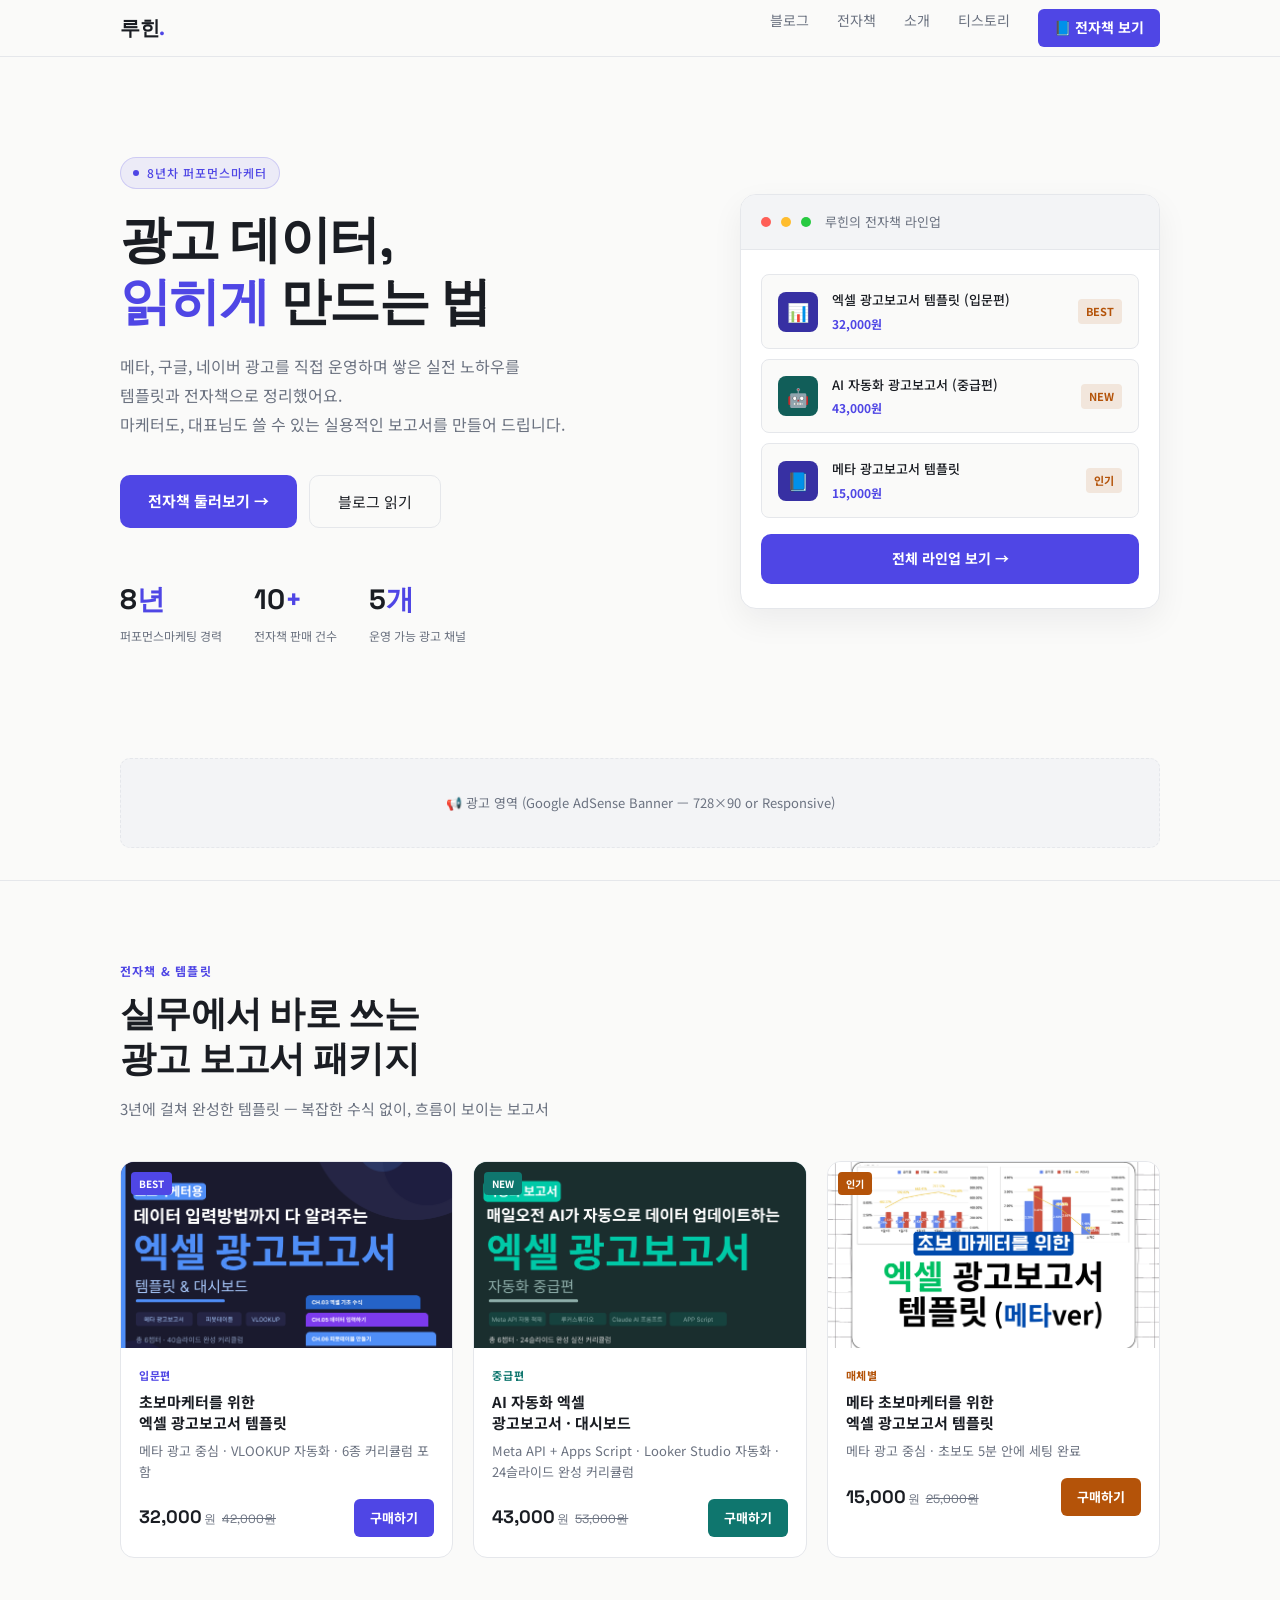
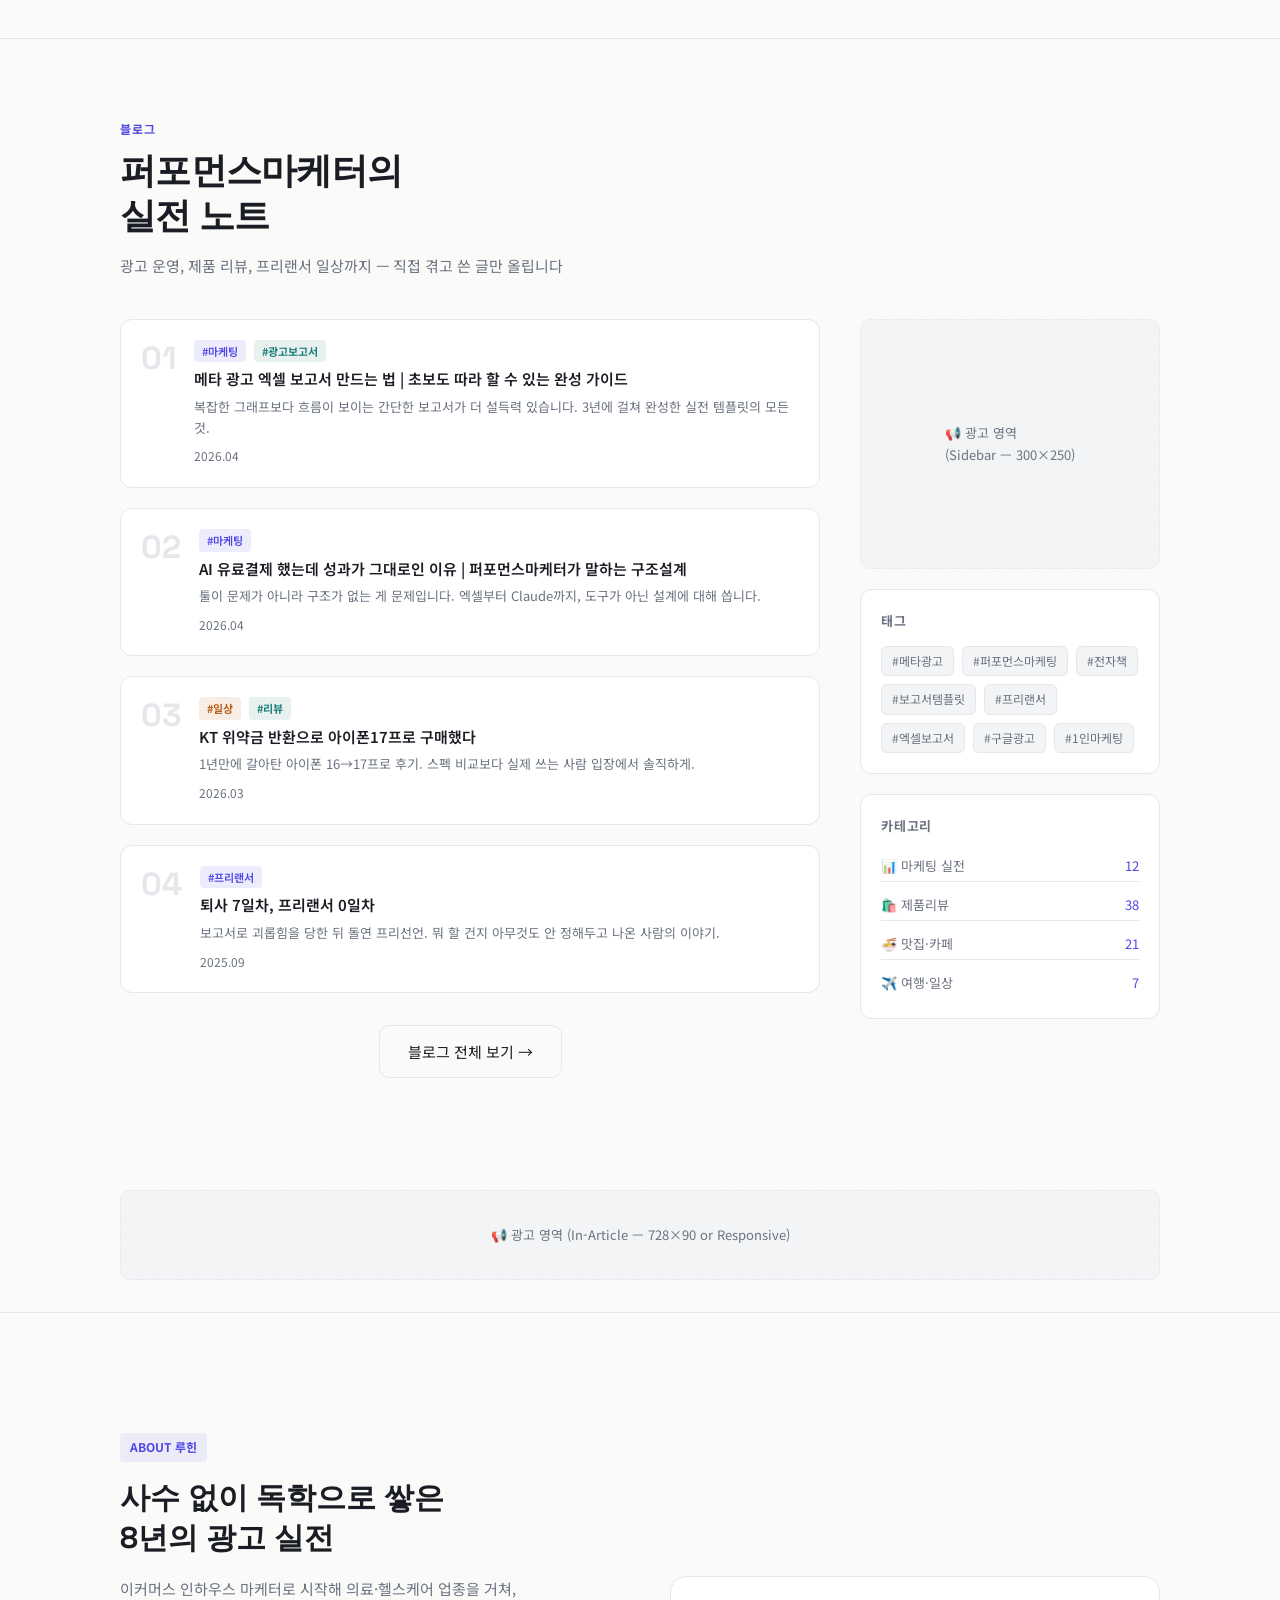
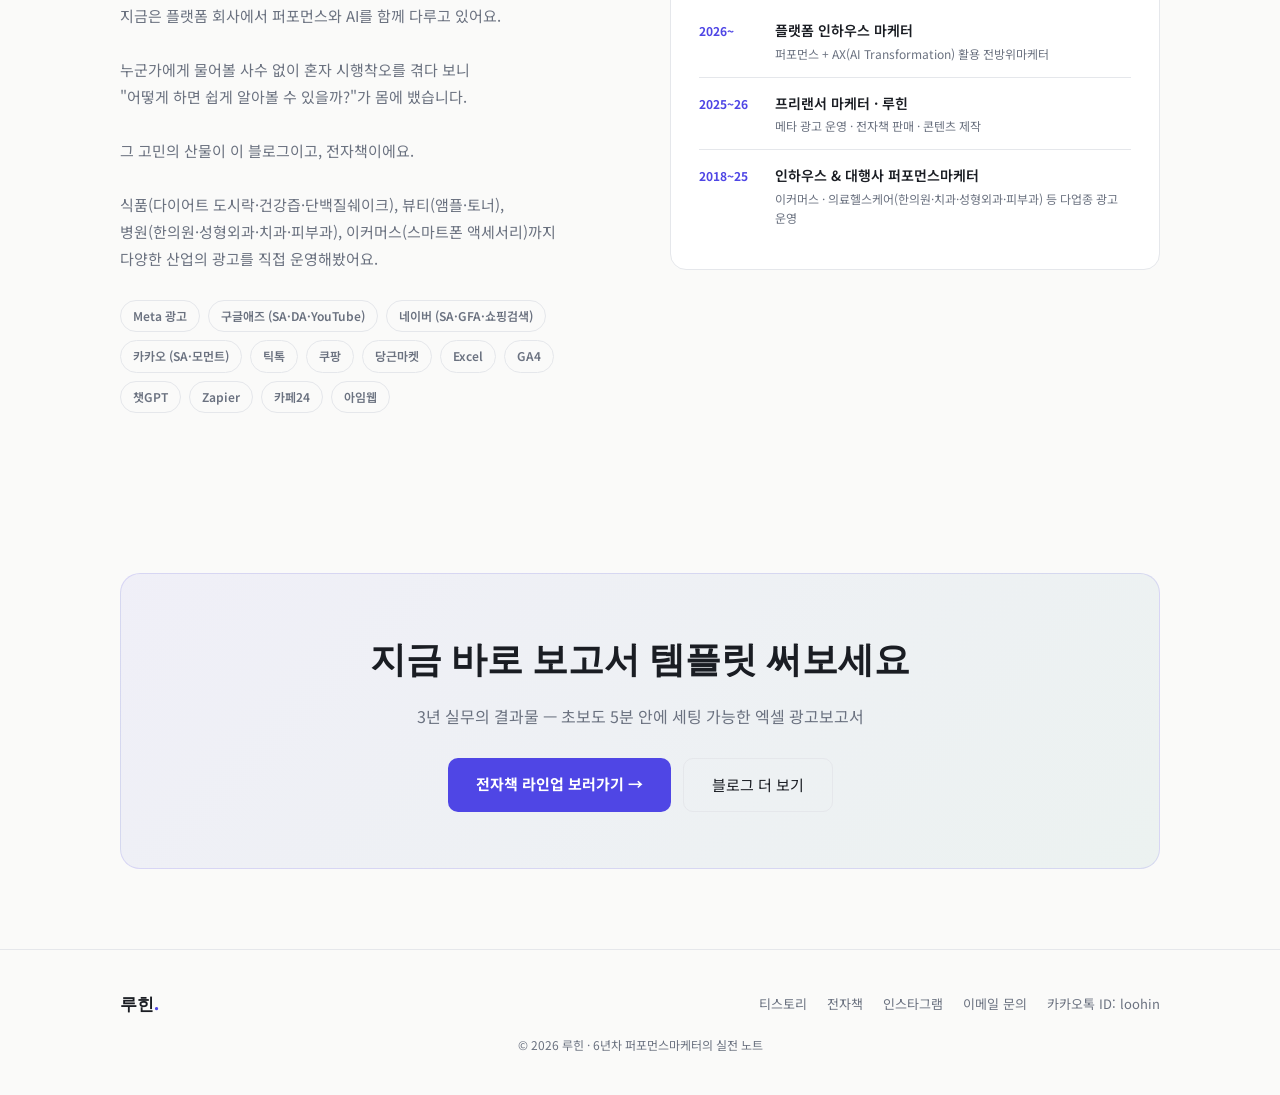
==== index.html @ 4cb1c529 "Add files via upload" ====
<!DOCTYPE html>
<html lang="ko">
<head>
  <meta charset="UTF-8" />
  <meta name="viewport" content="width=device-width, initial-scale=1.0" />
  <title>루힌 | 퍼포먼스마케터의 실전 노트</title>
  <meta name="description" content="6년차 퍼포먼스마케터 루힌의 마케팅 실전 노하우, 광고보고서 템플릿, 전자책 판매 페이지입니다." />
  <!-- Google Fonts -->
  <link rel="preconnect" href="https://fonts.googleapis.com" />
  <link rel="preconnect" href="https://fonts.gstatic.com" crossorigin />
  <link href="https://fonts.googleapis.com/css2?family=Noto+Sans+KR:wght@300;400;500;700&family=Space+Grotesk:wght@500;700&display=swap" rel="stylesheet" />

  <!-- ★ 애드센스 스크립트 자리 (실제 코드로 교체) -->
  <!-- <script async src="https://pagead2.googlesyndication.com/pagead/js/adsbygoogle.js?client=ca-pub-XXXXXXXXXXXXXXXX" crossorigin="anonymous"></script> -->

  <style>
    /* ── TOKENS ───────────────────────────────────────────── */
    :root {
      --bg:        #FAFAF9;
      --surface:   #FFFFFF;
      --card:      #F3F4F6;
      --border:    #E5E7EB;
      --accent:    #4F46E5;   /* 시그니처 인디고 */
      --accent2:   #0F766E;   /* 보조 틸 */
      --warn:      #B45309;   /* 전자책 뱃지 */
      --text:      #1A1D23;
      --muted:     #6B7280;
      --radius:    10px;
      --ff-display: 'Space Grotesk', sans-serif;
      --ff-body:    'Noto Sans KR', sans-serif;
    }

    /* ── RESET ────────────────────────────────────────────── */
    *, *::before, *::after { box-sizing: border-box; margin: 0; padding: 0; }
    html { scroll-behavior: smooth; }
    body {
      background: var(--bg);
      color: var(--text);
      font-family: var(--ff-body);
      font-size: 15px;
      line-height: 1.7;
    }
    a { color: inherit; text-decoration: none; }
    img { max-width: 100%; display: block; }

    /* ── LAYOUT HELPERS ───────────────────────────────────── */
    .wrap { max-width: 1080px; margin: 0 auto; padding: 0 20px; }
    .section { padding: 80px 0; }
    .section-sm { padding: 48px 0; }

    /* ── NAV ──────────────────────────────────────────────── */
    nav {
      position: sticky; top: 0; z-index: 100;
      background: rgba(250,250,249,.92);
      backdrop-filter: blur(12px);
      border-bottom: 1px solid var(--border);
    }
    nav .inner {
      display: flex; align-items: center; justify-content: space-between;
      height: 56px;
    }
    .logo {
      font-family: var(--ff-display);
      font-size: 20px; font-weight: 700;
      letter-spacing: -.5px;
    }
    .logo span { color: var(--accent); }
    .nav-links { display: flex; gap: 28px; }
    .nav-links a {
      font-size: 14px; color: var(--muted);
      transition: color .2s;
    }
    .nav-links a:hover { color: var(--text); }
    .nav-cta {
      background: var(--accent);
      color: #FFFFFF !important;
      font-weight: 700; font-size: 13px;
      padding: 7px 16px; border-radius: 6px;
    }
    .hamburger { display: none; cursor: pointer; }

    /* ── HERO ─────────────────────────────────────────────── */
    .hero {
      padding: 100px 0 80px;
      position: relative; overflow: hidden;
    }
    .hero-grid {
      display: grid; grid-template-columns: 1fr 420px;
      gap: 60px; align-items: center;
    }
    .hero-eyebrow {
      display: inline-flex; align-items: center; gap: 8px;
      font-size: 12px; font-weight: 500;
      color: var(--accent); letter-spacing: .08em;
      text-transform: uppercase;
      background: rgba(79,70,229,.08);
      border: 1px solid rgba(79,70,229,.2);
      padding: 5px 12px; border-radius: 999px;
      margin-bottom: 20px;
    }
    .hero-eyebrow::before {
      content: '';
      width: 6px; height: 6px; border-radius: 50%;
      background: var(--accent);
      animation: pulse 2s infinite;
    }
    @keyframes pulse {
      0%,100% { opacity: 1; } 50% { opacity: .3; }
    }
    .hero h1 {
      font-family: var(--ff-display);
      font-size: clamp(32px, 4vw, 52px);
      font-weight: 700; line-height: 1.2;
      letter-spacing: -.03em;
      margin-bottom: 20px;
    }
    .hero h1 em {
      font-style: normal; color: var(--accent);
    }
    .hero-desc {
      color: var(--muted); font-size: 16px;
      line-height: 1.8; margin-bottom: 36px;
      max-width: 460px;
    }
    .hero-btns { display: flex; gap: 12px; flex-wrap: wrap; }
    .btn-primary {
      background: var(--accent); color: #FFFFFF;
      font-weight: 700; font-size: 15px;
      padding: 13px 28px; border-radius: var(--radius);
      transition: opacity .2s, transform .15s;
    }
    .btn-primary:hover { opacity: .88; transform: translateY(-1px); }
    .btn-secondary {
      background: transparent;
      border: 1px solid var(--border); color: var(--text);
      font-size: 15px; padding: 13px 28px;
      border-radius: var(--radius);
      transition: border-color .2s;
    }
    .btn-secondary:hover { border-color: var(--muted); }

    /* hero stats */
    .hero-stats {
      display: flex; gap: 32px; margin-top: 48px;
    }
    .stat-item { }
    .stat-num {
      font-family: var(--ff-display);
      font-size: 28px; font-weight: 700;
      color: var(--text);
    }
    .stat-num span { color: var(--accent); }
    .stat-label { font-size: 12px; color: var(--muted); margin-top: 2px; }

    /* hero card */
    .hero-card {
      background: var(--surface);
      border: 1px solid var(--border);
      border-radius: 16px;
      overflow: hidden;
      box-shadow: 0 12px 32px rgba(17,24,39,.06);
    }
    .hero-card-header {
      background: var(--card);
      padding: 16px 20px;
      display: flex; align-items: center; gap: 10px;
      border-bottom: 1px solid var(--border);
    }
    .dot { width: 10px; height: 10px; border-radius: 50%; }
    .dot-r { background: #FF5F57; }
    .dot-y { background: #FFBD2E; }
    .dot-g { background: #28CA41; }
    .hero-card-title {
      font-size: 13px; color: var(--muted);
      margin-left: 4px;
    }
    .hero-card-body { padding: 24px 20px; }
    .product-card-mini {
      background: var(--bg);
      border: 1px solid var(--border);
      border-radius: 8px;
      padding: 14px 16px;
      margin-bottom: 10px;
      display: flex; align-items: center; gap: 14px;
    }
    .product-card-mini:last-child { margin-bottom: 0; }
    .product-icon {
      width: 40px; height: 40px; border-radius: 8px;
      display: flex; align-items: center; justify-content: center;
      font-size: 18px; flex-shrink: 0;
    }
    .icon-navy { background: #3730A3; }
    .icon-teal { background: #115E59; }
    .product-name { font-size: 13px; font-weight: 500; }
    .product-price {
      font-size: 12px; color: var(--accent);
      font-weight: 700; margin-top: 2px;
    }
    .product-badge {
      margin-left: auto;
      background: rgba(180,83,9,.12);
      color: var(--warn);
      font-size: 11px; font-weight: 700;
      padding: 3px 8px; border-radius: 4px;
    }

    /* ── SECTION LABEL ────────────────────────────────────── */
    .section-label {
      font-size: 12px; font-weight: 700;
      letter-spacing: .1em; text-transform: uppercase;
      color: var(--accent); margin-bottom: 10px;
    }
    .section-title {
      font-family: var(--ff-display);
      font-size: clamp(22px, 3vw, 36px);
      font-weight: 700; letter-spacing: -.02em;
      line-height: 1.25;
      margin-bottom: 14px;
    }
    .section-sub { color: var(--muted); font-size: 15px; }

    /* ── DIVIDER ──────────────────────────────────────────── */
    .divider { border: none; border-top: 1px solid var(--border); }

    /* ── AD SLOT ──────────────────────────────────────────── */
    .ad-slot {
      background: var(--card);
      border: 1px dashed var(--border);
      border-radius: var(--radius);
      display: flex; align-items: center; justify-content: center;
      color: var(--muted); font-size: 13px;
      min-height: 90px;
      margin: 32px 0;
    }

    /* ── PRODUCTS ─────────────────────────────────────────── */
    .products-grid {
      display: grid;
      grid-template-columns: repeat(3, 1fr);
      gap: 20px;
      margin-top: 40px;
    }
    .pcard {
      background: var(--surface);
      border: 1px solid var(--border);
      border-radius: 14px;
      overflow: hidden;
      transition: transform .2s, border-color .2s, box-shadow .2s;
    }
    .pcard:hover {
      transform: translateY(-4px);
      border-color: rgba(79,70,229,.35);
      box-shadow: 0 12px 28px rgba(17,24,39,.08);
    }
    .pcard-thumb {
      width: 100%; aspect-ratio: 16/9;
      display: flex; align-items: center; justify-content: center;
      font-size: 32px;
      position: relative;
    }
    .pcard-thumb.navy { background: linear-gradient(135deg, #312E81 0%, #4338CA 100%); }
    .pcard-thumb.teal { background: linear-gradient(135deg, #134E4A 0%, #115E59 100%); }
    .pcard-thumb.white { background: linear-gradient(135deg, #F3F4F6 0%, #E5E7EB 100%); }
    .pcard-thumb img { width: 100%; height: 100%; object-fit: cover; }
    .pcard-thumb-tag {
      position: absolute; top: 10px; left: 10px;
      background: var(--accent); color: #FFFFFF;
      font-size: 10px; font-weight: 700;
      padding: 3px 8px; border-radius: 4px;
    }
    .pcard-body { padding: 18px 18px 20px; }
    .pcard-category {
      font-size: 11px; color: var(--accent);
      font-weight: 700; letter-spacing: .06em;
      text-transform: uppercase; margin-bottom: 6px;
    }
    .pcard-title { font-size: 15px; font-weight: 700; line-height: 1.4; margin-bottom: 8px; }
    .pcard-desc { font-size: 13px; color: var(--muted); margin-bottom: 16px; line-height: 1.6; }
    .pcard-footer {
      display: flex; align-items: center; justify-content: space-between;
    }
    .pcard-price {
      font-family: var(--ff-display);
      font-size: 18px; font-weight: 700; color: var(--text);
    }
    .pcard-price small {
      font-size: 12px; color: var(--muted);
      font-weight: 400; margin-left: 2px;
    }
    .pcard-price-original {
      font-size: 12px; color: var(--muted);
      font-weight: 400; text-decoration: line-through;
      margin-left: 6px;
    }
    .pcard-btn {
      background: var(--accent); color: #FFFFFF;
      font-size: 13px; font-weight: 700;
      padding: 8px 16px; border-radius: 6px;
      transition: opacity .2s;
    }
    .pcard-btn:hover { opacity: .82; }

    /* ── POSTS ────────────────────────────────────────────── */
    .posts-layout {
      display: grid;
      grid-template-columns: 1fr 300px;
      gap: 40px;
      margin-top: 40px;
    }
    .post-list { display: flex; flex-direction: column; gap: 20px; }
    .post-item {
      display: flex; gap: 18px;
      background: var(--surface);
      border: 1px solid var(--border);
      border-radius: 12px; padding: 20px;
      transition: border-color .2s, box-shadow .2s;
    }
    .post-item:hover { border-color: rgba(79,70,229,.25); box-shadow: 0 8px 20px rgba(17,24,39,.06); }
    .post-num {
      font-family: var(--ff-display);
      font-size: 32px; font-weight: 700;
      color: var(--border); line-height: 1;
      flex-shrink: 0; padding-top: 2px;
    }
    .post-meta-top {
      display: flex; gap: 8px; flex-wrap: wrap;
      margin-bottom: 6px;
    }
    .tag {
      font-size: 11px; font-weight: 600;
      padding: 2px 8px; border-radius: 4px;
    }
    .tag-marketing { background: rgba(79,70,229,.1); color: var(--accent); }
    .tag-product   { background: rgba(15,118,110,.1); color: var(--accent2); }
    .tag-life      { background: rgba(180,83,9,.1); color: var(--warn); }
    .post-title { font-size: 15px; font-weight: 600; margin-bottom: 6px; line-height: 1.5; }
    .post-excerpt { font-size: 13px; color: var(--muted); line-height: 1.6; }
    .post-date { font-size: 12px; color: var(--muted); margin-top: 8px; }

    /* sidebar */
    .sidebar { display: flex; flex-direction: column; gap: 20px; }
    .sidebar-card {
      background: var(--surface);
      border: 1px solid var(--border);
      border-radius: 12px; padding: 20px;
    }
    .sidebar-title {
      font-size: 13px; font-weight: 700;
      color: var(--muted); letter-spacing: .06em;
      text-transform: uppercase; margin-bottom: 14px;
    }
    .tag-cloud { display: flex; flex-wrap: wrap; gap: 8px; }
    .tag-cloud a {
      font-size: 12px; padding: 4px 10px;
      background: var(--card); border: 1px solid var(--border);
      border-radius: 6px; color: var(--muted);
      transition: color .2s, border-color .2s;
    }
    .tag-cloud a:hover { color: var(--accent); border-color: var(--accent); }

    /* ── ABOUT ────────────────────────────────────────────── */
    .about-grid {
      display: grid; grid-template-columns: 1fr 1fr;
      gap: 60px; align-items: center;
      margin-top: 40px;
    }
    .about-label {
      display: inline-block;
      background: rgba(79,70,229,.08);
      color: var(--accent);
      font-size: 12px; font-weight: 700;
      padding: 4px 10px; border-radius: 4px;
      margin-bottom: 16px;
    }
    .about-title {
      font-family: var(--ff-display);
      font-size: clamp(20px, 2.5vw, 30px);
      font-weight: 700; line-height: 1.35;
      margin-bottom: 16px;
    }
    .about-body { color: var(--muted); font-size: 15px; line-height: 1.8; }
    .skills-list { margin-top: 28px; display: flex; flex-wrap: wrap; gap: 8px; }
    .skill-chip {
      font-size: 12px; font-weight: 600;
      padding: 5px 12px; border-radius: 999px;
      border: 1px solid var(--border); color: var(--muted);
    }
    .about-right {
      background: var(--surface);
      border: 1px solid var(--border);
      border-radius: 16px; padding: 28px;
    }
    .career-row {
      display: flex; gap: 16px;
      padding: 14px 0;
      border-bottom: 1px solid var(--border);
    }
    .career-row:last-child { border-bottom: none; }
    .career-year {
      font-size: 12px; color: var(--accent); font-weight: 700;
      min-width: 60px; padding-top: 2px;
    }
    .career-content { font-size: 14px; line-height: 1.6; }
    .career-content strong { font-weight: 600; }
    .career-content span { display: block; font-size: 12px; color: var(--muted); margin-top: 2px; }

    /* ── CTA BAND ─────────────────────────────────────────── */
    .cta-band {
      background: linear-gradient(135deg, rgba(79,70,229,.06) 0%, rgba(15,118,110,.06) 100%);
      border: 1px solid rgba(79,70,229,.15);
      border-radius: 20px;
      padding: 56px 48px;
      text-align: center;
      margin: 80px 0;
    }
    .cta-band h2 {
      font-family: var(--ff-display);
      font-size: clamp(22px, 3vw, 36px);
      font-weight: 700; margin-bottom: 12px;
    }
    .cta-band p { color: var(--muted); font-size: 16px; margin-bottom: 28px; }
    .cta-btns { display: flex; gap: 12px; justify-content: center; flex-wrap: wrap; }

    /* ── FOOTER ───────────────────────────────────────────── */
    footer {
      border-top: 1px solid var(--border);
      padding: 40px 0;
    }
    .footer-inner {
      display: flex; align-items: center; justify-content: space-between;
    }
    .footer-logo { font-family: var(--ff-display); font-weight: 700; font-size: 17px; }
    .footer-logo span { color: var(--accent); }
    .footer-links { display: flex; gap: 20px; }
    .footer-links a { font-size: 13px; color: var(--muted); }
    .footer-links a:hover { color: var(--text); }
    .footer-copy { font-size: 12px; color: var(--muted); margin-top: 16px; text-align: center; }

    /* ── MOBILE ───────────────────────────────────────────── */
    @media (max-width: 768px) {
      .hero-grid, .about-grid { grid-template-columns: 1fr; }
      .hero-card { display: none; }
      .products-grid { grid-template-columns: 1fr; }
      .posts-layout { grid-template-columns: 1fr; }
      .sidebar { display: none; }
      .footer-inner { flex-direction: column; gap: 16px; text-align: center; }
      .nav-links { display: none; }
      .hamburger { display: block; }
      .hero-stats { gap: 20px; }
      .cta-band { padding: 36px 24px; }
    }
  </style>
</head>
<body>

<!-- ── NAV ────────────────────────────────────────────────── -->
<nav>
  <div class="wrap inner">
    <div class="logo">루힌<span>.</span></div>
    <div class="nav-links">
      <a href="#blog">블로그</a>
      <a href="#products">전자책</a>
      <a href="#about">소개</a>
      <a href="https://loohin.tistory.com" target="_blank">티스토리</a>
      <a href="#products" class="nav-cta">📘 전자책 보기</a>
    </div>
    <div class="hamburger" onclick="alert('모바일 메뉴 — 실제 구현 시 토글 추가')">☰</div>
  </div>
</nav>

<!-- ── HERO ───────────────────────────────────────────────── -->
<section class="hero">
  <div class="wrap">
    <div class="hero-grid">
      <div>
        <div class="hero-eyebrow">8년차 퍼포먼스마케터</div>
        <h1>광고 데이터,<br/><em>읽히게</em> 만드는 법</h1>
        <p class="hero-desc">
          메타, 구글, 네이버 광고를 직접 운영하며 쌓은 실전 노하우를<br />
          템플릿과 전자책으로 정리했어요.<br />
          마케터도, 대표님도 쓸 수 있는 실용적인 보고서를 만들어 드립니다.
        </p>
        <div class="hero-btns">
          <a href="#products" class="btn-primary">전자책 둘러보기 →</a>
          <a href="#blog" class="btn-secondary">블로그 읽기</a>
        </div>
        <div class="hero-stats">
          <div class="stat-item">
            <div class="stat-num">8<span>년</span></div>
            <div class="stat-label">퍼포먼스마케팅 경력</div>
          </div>
          <div class="stat-item">
            <div class="stat-num">10<span>+</span></div>
            <div class="stat-label">전자책 판매 건수</div>
          </div>
          <div class="stat-item">
            <div class="stat-num">5<span>개</span></div>
            <div class="stat-label">운영 가능 광고 채널</div>
          </div>
        </div>
      </div>

      <!-- 히어로 카드: 상품 미리보기 -->
      <div class="hero-card">
        <div class="hero-card-header">
          <div class="dot dot-r"></div>
          <div class="dot dot-y"></div>
          <div class="dot dot-g"></div>
          <span class="hero-card-title">루힌의 전자책 라인업</span>
        </div>
        <div class="hero-card-body">
          <div class="product-card-mini">
            <div class="product-icon icon-navy">📊</div>
            <div>
              <div class="product-name">엑셀 광고보고서 템플릿 (입문편)</div>
              <div class="product-price">32,000원</div>
            </div>
            <div class="product-badge">BEST</div>
          </div>
          <div class="product-card-mini">
            <div class="product-icon icon-teal">🤖</div>
            <div>
              <div class="product-name">AI 자동화 광고보고서 (중급편)</div>
              <div class="product-price">43,000원</div>
            </div>
            <div class="product-badge">NEW</div>
          </div>
          <div class="product-card-mini">
            <div class="product-icon icon-navy">📘</div>
            <div>
              <div class="product-name">메타 광고보고서 템플릿</div>
              <div class="product-price">15,000원</div>
            </div>
            <div class="product-badge">인기</div>
          </div>
          <a href="#products" class="btn-primary" style="display:block;text-align:center;margin-top:16px;font-size:14px;">
            전체 라인업 보기 →
          </a>
        </div>
      </div>
    </div>
  </div>
</section>

<!-- ── 애드센스 배너 (상단) ────────────────────────────────── -->
<div class="wrap">
  <div class="ad-slot">
    <!-- 실제 애드센스 코드로 교체하세요 -->
    📢 광고 영역 (Google AdSense Banner — 728×90 or Responsive)
  </div>
</div>

<hr class="divider" />

<!-- ── PRODUCTS ────────────────────────────────────────────── -->
<section class="section" id="products">
  <div class="wrap">
    <div class="section-label">전자책 & 템플릿</div>
    <div class="section-title">실무에서 바로 쓰는<br />광고 보고서 패키지</div>
    <p class="section-sub">3년에 걸쳐 완성한 템플릿 — 복잡한 수식 없이, 흐름이 보이는 보고서</p>

    <div class="products-grid">
      <!-- 상품 1 -->
      <div class="pcard">
        <div class="pcard-thumb navy">
          <img src="images/thumb-1.png" alt="초보마케터를 위한 엑셀 광고보고서 템플릿, 대시보드" />
          <div class="pcard-thumb-tag">BEST</div>
        </div>
        <div class="pcard-body">
          <div class="pcard-category">입문편</div>
          <div class="pcard-title">초보마케터를 위한<br />엑셀 광고보고서 템플릿</div>
          <div class="pcard-desc">메타 광고 중심 · VLOOKUP 자동화 · 6종 커리큘럼 포함</div>
          <div class="pcard-footer">
            <div class="pcard-price">32,000<small>원</small><span class="pcard-price-original">42,000원</span></div>
            <a href="https://www.groble.im/products/cqSevc" target="_blank" class="pcard-btn">구매하기</a>
          </div>
        </div>
      </div>

      <!-- 상품 2 -->
      <div class="pcard">
        <div class="pcard-thumb teal">
          <img src="images/thumb-2.png" alt="AI 자동화 엑셀 광고보고서 템플릿, 대시보드" />
          <div class="pcard-thumb-tag" style="background:var(--accent2);">NEW</div>
        </div>
        <div class="pcard-body">
          <div class="pcard-category" style="color:var(--accent2);">중급편</div>
          <div class="pcard-title">AI 자동화 엑셀<br />광고보고서 · 대시보드</div>
          <div class="pcard-desc">Meta API + Apps Script · Looker Studio 자동화 · 24슬라이드 완성 커리큘럼</div>
          <div class="pcard-footer">
            <div class="pcard-price">43,000<small>원</small><span class="pcard-price-original">53,000원</span></div>
            <a href="https://www.groble.im/products/d8UsYp" target="_blank" class="pcard-btn" style="background:var(--accent2);">구매하기</a>
          </div>
        </div>
      </div>

      <!-- 상품 3 -->
      <div class="pcard">
        <div class="pcard-thumb white">
          <img src="images/thumb-3.png" alt="메타 초보마케터를 위한 엑셀 광고보고서 템플릿, 대시보드" />
          <div class="pcard-thumb-tag" style="background:var(--warn);color:#FFFFFF;">인기</div>
        </div>
        <div class="pcard-body">
          <div class="pcard-category" style="color:var(--warn);">매체별</div>
          <div class="pcard-title">메타 초보마케터를 위한<br />엑셀 광고보고서 템플릿</div>
          <div class="pcard-desc">메타 광고 중심 · 초보도 5분 안에 세팅 완료</div>
          <div class="pcard-footer">
            <div class="pcard-price">15,000<small>원</small><span class="pcard-price-original">25,000원</span></div>
            <a href="https://www.groble.im/products/u3KdR9" target="_blank" class="pcard-btn" style="background:var(--warn);">구매하기</a>
          </div>
        </div>
      </div>
    </div>
  </div>
</section>

<hr class="divider" />

<!-- ── BLOG ────────────────────────────────────────────────── -->
<section class="section" id="blog">
  <div class="wrap">
    <div class="section-label">블로그</div>
    <div class="section-title">퍼포먼스마케터의<br />실전 노트</div>
    <p class="section-sub">광고 운영, 제품 리뷰, 프리랜서 일상까지 — 직접 겪고 쓴 글만 올립니다</p>

    <div class="posts-layout">
      <div class="post-list">

        <a href="https://loohin.tistory.com/98" target="_blank" class="post-item">
          <div class="post-num">01</div>
          <div>
            <div class="post-meta-top">
              <span class="tag tag-marketing">#마케팅</span>
              <span class="tag tag-product">#광고보고서</span>
            </div>
            <div class="post-title">메타 광고 엑셀 보고서 만드는 법 | 초보도 따라 할 수 있는 완성 가이드</div>
            <div class="post-excerpt">복잡한 그래프보다 흐름이 보이는 간단한 보고서가 더 설득력 있습니다. 3년에 걸쳐 완성한 실전 템플릿의 모든 것.</div>
            <div class="post-date">2026.04</div>
          </div>
        </a>

        <a href="https://loohin.tistory.com/97" target="_blank" class="post-item">
          <div class="post-num">02</div>
          <div>
            <div class="post-meta-top">
              <span class="tag tag-marketing">#마케팅</span>
            </div>
            <div class="post-title">AI 유료결제 했는데 성과가 그대로인 이유 | 퍼포먼스마케터가 말하는 구조설계</div>
            <div class="post-excerpt">툴이 문제가 아니라 구조가 없는 게 문제입니다. 엑셀부터 Claude까지, 도구가 아닌 설계에 대해 씁니다.</div>
            <div class="post-date">2026.04</div>
          </div>
        </a>

        <a href="https://loohin.tistory.com/95" target="_blank" class="post-item">
          <div class="post-num">03</div>
          <div>
            <div class="post-meta-top">
              <span class="tag tag-life">#일상</span>
              <span class="tag tag-product">#리뷰</span>
            </div>
            <div class="post-title">KT 위약금 반환으로 아이폰17프로 구매했다</div>
            <div class="post-excerpt">1년만에 갈아탄 아이폰 16→17프로 후기. 스펙 비교보다 실제 쓰는 사람 입장에서 솔직하게.</div>
            <div class="post-date">2026.03</div>
          </div>
        </a>

        <a href="https://loohin.tistory.com/81" target="_blank" class="post-item">
          <div class="post-num">04</div>
          <div>
            <div class="post-meta-top">
              <span class="tag tag-marketing">#프리랜서</span>
            </div>
            <div class="post-title">퇴사 7일차, 프리랜서 0일차</div>
            <div class="post-excerpt">보고서로 괴롭힘을 당한 뒤 돌연 프리선언. 뭐 할 건지 아무것도 안 정해두고 나온 사람의 이야기.</div>
            <div class="post-date">2025.09</div>
          </div>
        </a>

        <div style="text-align:center;margin-top:12px;">
          <a href="https://loohin.tistory.com" target="_blank" class="btn-secondary" style="display:inline-block">
            블로그 전체 보기 →
          </a>
        </div>
      </div>

      <!-- 사이드바 -->
      <aside class="sidebar">
        <!-- 애드센스 (사이드바) -->
        <div class="ad-slot" style="min-height:250px;margin:0">
          📢 광고 영역<br/>(Sidebar — 300×250)
        </div>

        <div class="sidebar-card">
          <div class="sidebar-title">태그</div>
          <div class="tag-cloud">
            <a href="#">#메타광고</a>
            <a href="#">#퍼포먼스마케팅</a>
            <a href="#">#전자책</a>
            <a href="#">#보고서템플릿</a>
            <a href="#">#프리랜서</a>
            <a href="#">#엑셀보고서</a>
            <a href="#">#구글광고</a>
            <a href="#">#1인마케팅</a>
          </div>
        </div>

        <div class="sidebar-card">
          <div class="sidebar-title">카테고리</div>
          <div style="display:flex;flex-direction:column;gap:8px">
            <a href="#" style="display:flex;justify-content:space-between;font-size:13px;color:var(--muted);padding:4px 0;border-bottom:1px solid var(--border)">
              <span>📊 마케팅 실전</span><span style="color:var(--accent)">12</span>
            </a>
            <a href="#" style="display:flex;justify-content:space-between;font-size:13px;color:var(--muted);padding:4px 0;border-bottom:1px solid var(--border)">
              <span>🛍️ 제품리뷰</span><span style="color:var(--accent)">38</span>
            </a>
            <a href="#" style="display:flex;justify-content:space-between;font-size:13px;color:var(--muted);padding:4px 0;border-bottom:1px solid var(--border)">
              <span>🍜 맛집·카페</span><span style="color:var(--accent)">21</span>
            </a>
            <a href="#" style="display:flex;justify-content:space-between;font-size:13px;color:var(--muted);padding:4px 0">
              <span>✈️ 여행·일상</span><span style="color:var(--accent)">7</span>
            </a>
          </div>
        </div>
      </aside>
    </div>
  </div>
</section>

<!-- ── 애드센스 (콘텐츠 중간) ─────────────────────────────── -->
<div class="wrap">
  <div class="ad-slot">
    📢 광고 영역 (In-Article — 728×90 or Responsive)
  </div>
</div>

<hr class="divider" />

<!-- ── ABOUT ───────────────────────────────────────────────── -->
<section class="section" id="about">
  <div class="wrap">
    <div class="about-grid">
      <div>
        <div class="about-label">ABOUT 루힌</div>
        <div class="about-title">사수 없이 독학으로 쌓은<br />8년의 광고 실전</div>
        <p class="about-body">
          이커머스 인하우스 마케터로 시작해 의료·헬스케어 업종을 거쳐,<br />
          지금은 플랫폼 회사에서 퍼포먼스와 AI를 함께 다루고 있어요.<br /><br />
          누군가에게 물어볼 사수 없이 혼자 시행착오를 겪다 보니<br />
          "어떻게 하면 쉽게 알아볼 수 있을까?"가 몸에 뱄습니다.<br /><br />
          그 고민의 산물이 이 블로그이고, 전자책이에요.<br /><br />
          식품(다이어트 도시락·건강즙·단백질쉐이크), 뷰티(앰플·토너),<br />
          병원(한의원·성형외과·치과·피부과), 이커머스(스마트폰 액세서리)까지<br />
          다양한 산업의 광고를 직접 운영해봤어요.
        </p>
        <div class="skills-list">
          <span class="skill-chip">Meta 광고</span>
          <span class="skill-chip">구글애즈 (SA·DA·YouTube)</span>
          <span class="skill-chip">네이버 (SA·GFA·쇼핑검색)</span>
          <span class="skill-chip">카카오 (SA·모먼트)</span>
          <span class="skill-chip">틱톡</span>
          <span class="skill-chip">쿠팡</span>
          <span class="skill-chip">당근마켓</span>
          <span class="skill-chip">Excel</span>
          <span class="skill-chip">GA4</span>
          <span class="skill-chip">챗GPT</span>
          <span class="skill-chip">Zapier</span>
          <span class="skill-chip">카페24</span>
          <span class="skill-chip">아임웹</span>
        </div>
      </div>
      <div class="about-right">
        <div class="career-row">
          <div class="career-year">2026~</div>
          <div class="career-content">
            <strong>플랫폼 인하우스 마케터</strong>
            <span>퍼포먼스 + AX(AI Transformation) 활용 전방위마케터</span>
          </div>
        </div>
        <div class="career-row">
          <div class="career-year">2025~26</div>
          <div class="career-content">
            <strong>프리랜서 마케터 · 루힌</strong>
            <span>메타 광고 운영 · 전자책 판매 · 콘텐츠 제작</span>
          </div>
        </div>
        <div class="career-row">
          <div class="career-year">2018~25</div>
          <div class="career-content">
            <strong>인하우스 & 대행사 퍼포먼스마케터</strong>
            <span>이커머스 · 의료헬스케어(한의원·치과·성형외과·피부과) 등 다업종 광고 운영</span>
          </div>
        </div>
      </div>
    </div>
  </div>
</section>

<!-- ── CTA BAND ────────────────────────────────────────────── -->
<div class="wrap">
  <div class="cta-band">
    <h2>지금 바로 보고서 템플릿 써보세요</h2>
    <p>3년 실무의 결과물 — 초보도 5분 안에 세팅 가능한 엑셀 광고보고서</p>
    <div class="cta-btns">
      <a href="#products" class="btn-primary">전자책 라인업 보러가기 →</a>
      <a href="https://loohin.tistory.com" target="_blank" class="btn-secondary">블로그 더 보기</a>
    </div>
  </div>
</div>

<!-- ── FOOTER ──────────────────────────────────────────────── -->
<footer>
  <div class="wrap">
    <div class="footer-inner">
      <div class="footer-logo">루힌<span>.</span></div>
      <div class="footer-links">
        <a href="https://loohin.tistory.com" target="_blank">티스토리</a>
        <a href="#products">전자책</a>
        <a href="https://instagram.com" target="_blank">인스타그램</a>
        <a href="mailto:player.loohin@gmail.com">이메일 문의</a>
        <span style="font-size:13px;color:var(--muted)">카카오톡 ID: loohin</span>
      </div>
    </div>
    <p class="footer-copy">© 2026 루힌 · 6년차 퍼포먼스마케터의 실전 노트</p>
  </div>
</footer>

</body>
</html>
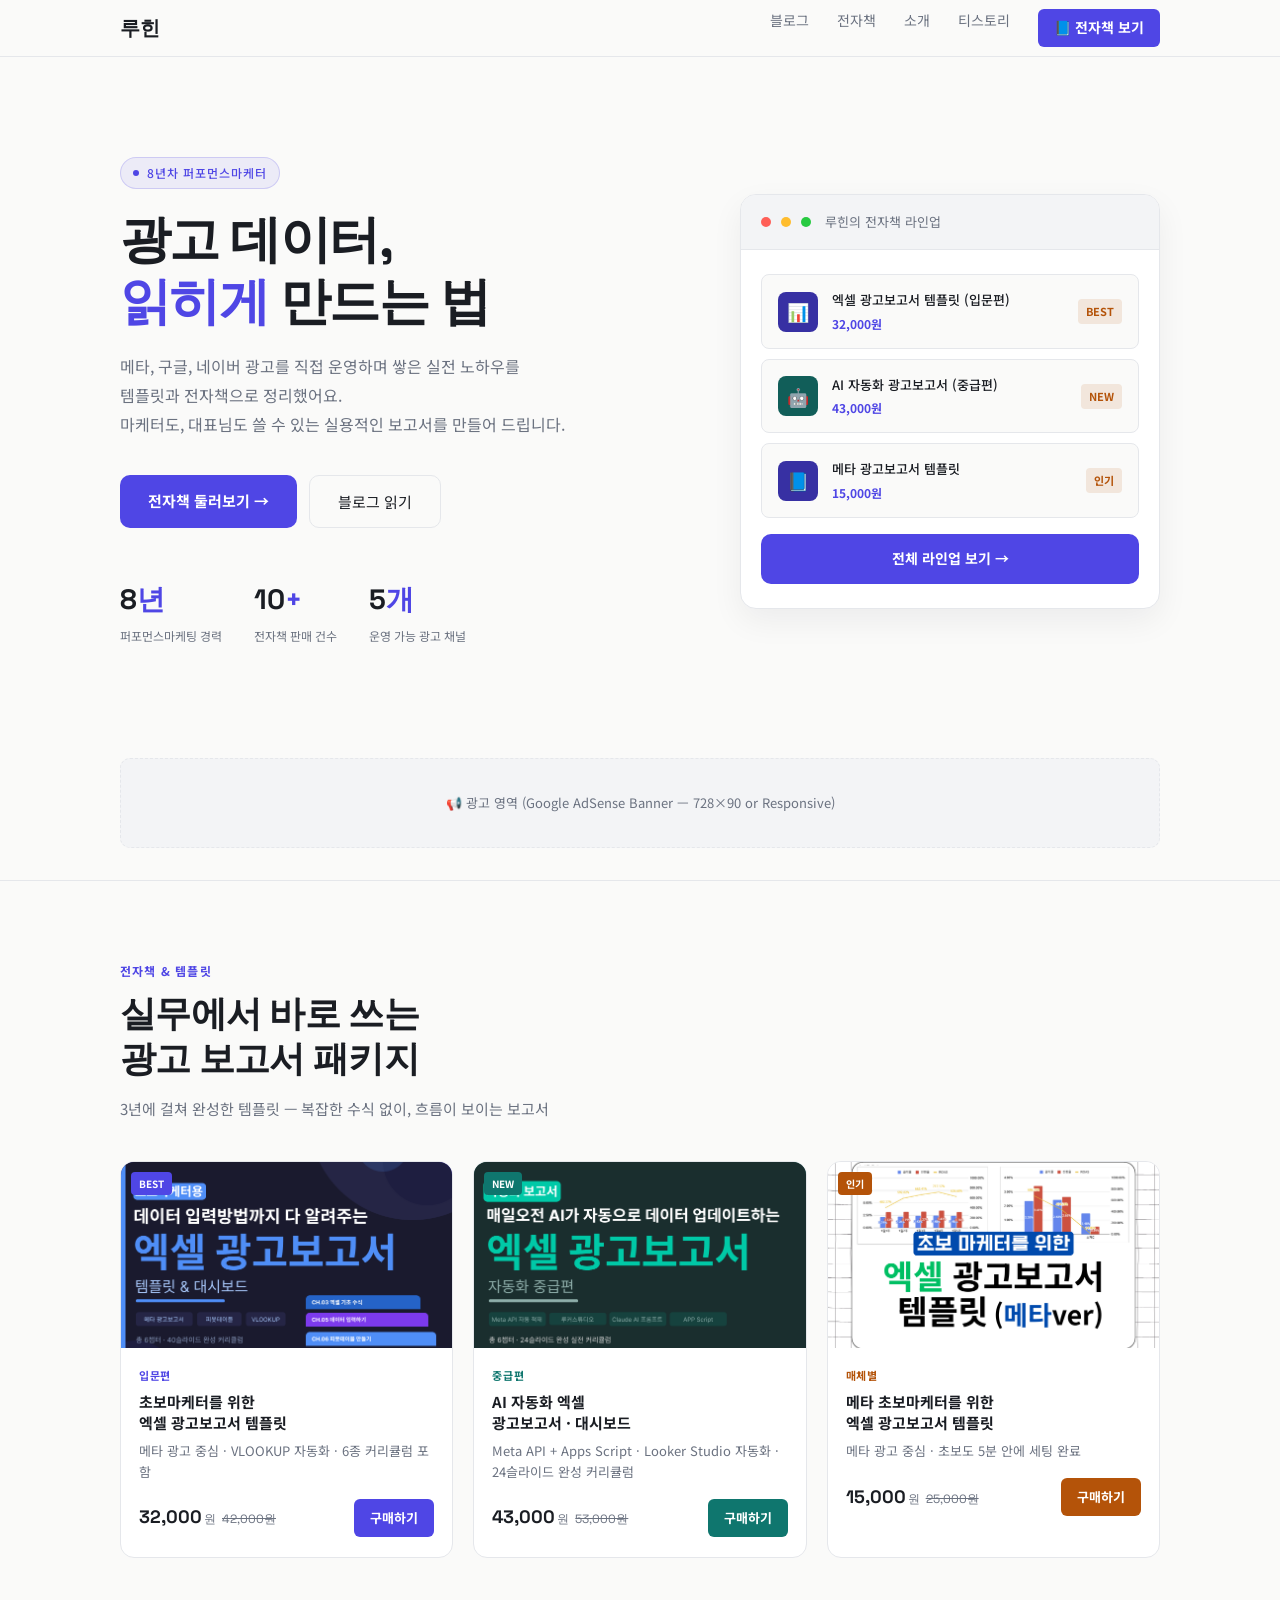
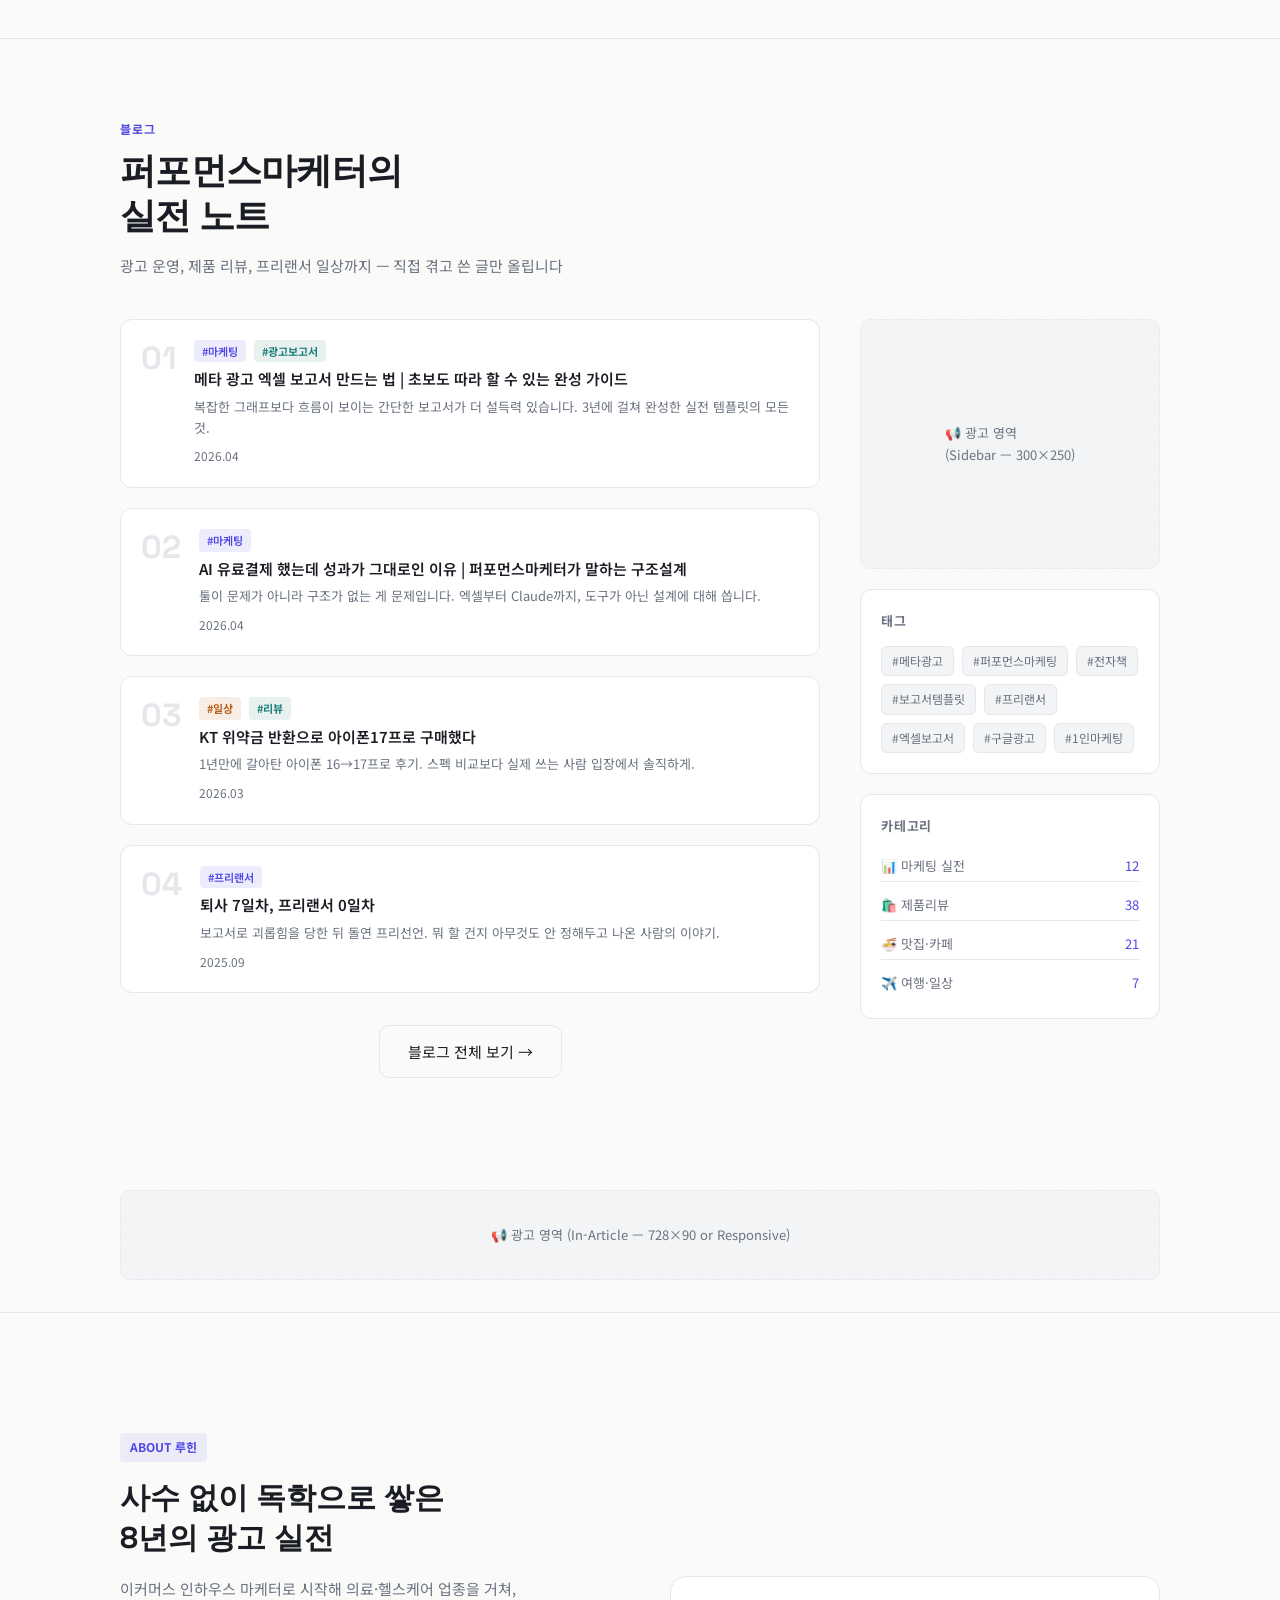
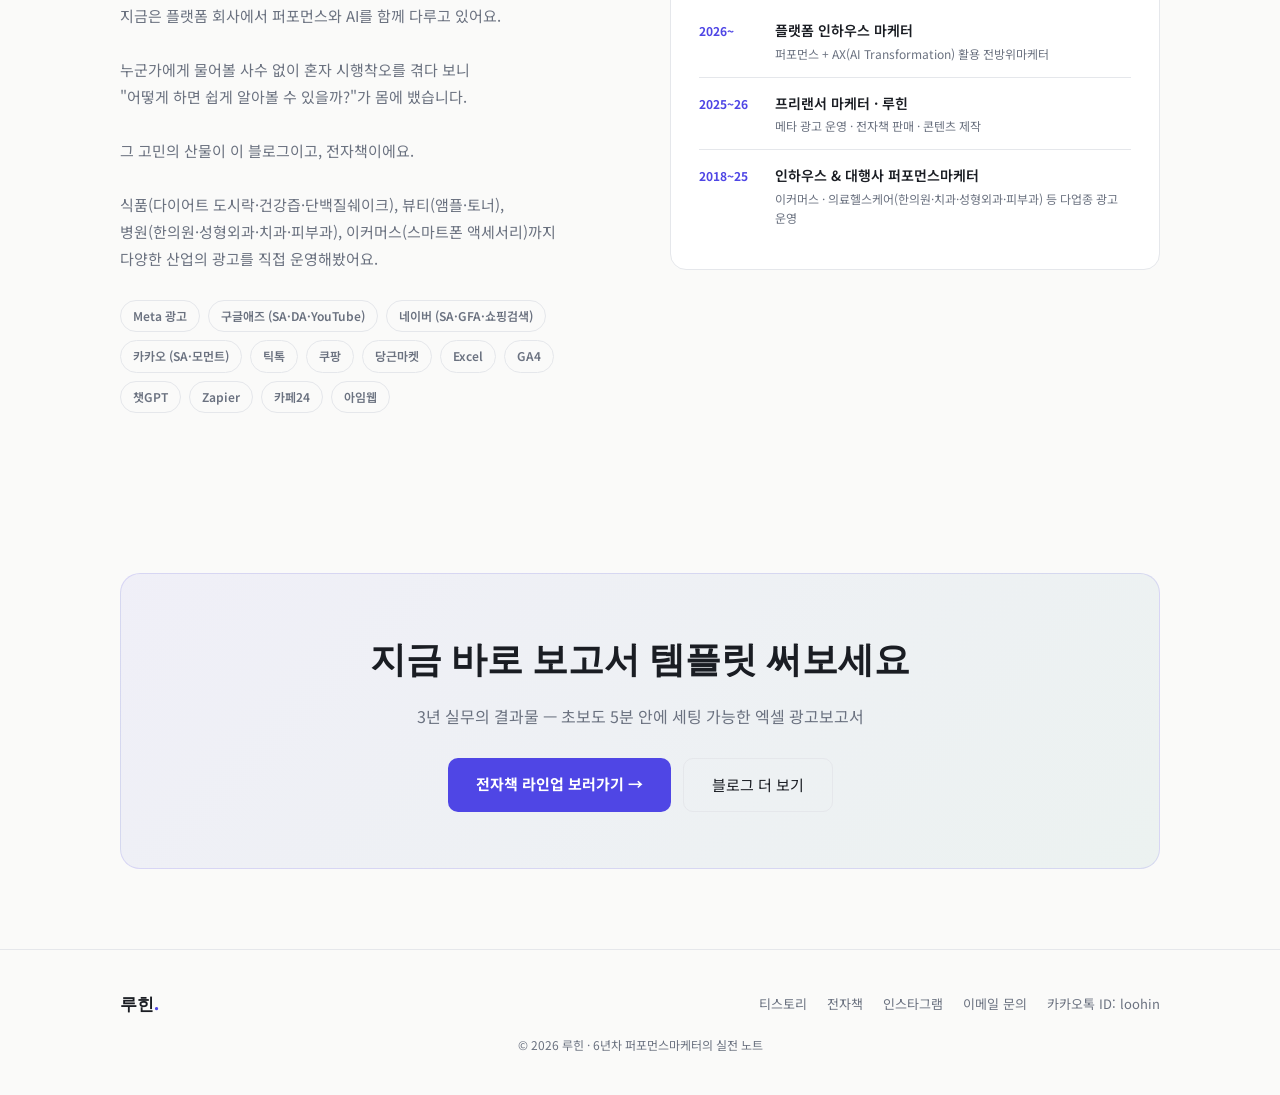
==== commit 9789249b: "Update index.html" ====
--- a/index.html
+++ b/index.html
@@ -1,10 +1,18 @@
 <!DOCTYPE html>
 <html lang="ko">
 <head>
+<!-- Google Tag Manager -->
+<script>(function(w,d,s,l,i){w[l]=w[l]||[];w[l].push({'gtm.start':
+new Date().getTime(),event:'gtm.js'});var f=d.getElementsByTagName(s)[0],
+j=d.createElement(s),dl=l!='dataLayer'?'&l='+l:'';j.async=true;j.src=
+'https://www.googletagmanager.com/gtm.js?id='+i+dl;f.parentNode.insertBefore(j,f);
+})(window,document,'script','dataLayer','GTM-K3PRHF26');</script>
+<!-- End Google Tag Manager -->
   <meta charset="UTF-8" />
   <meta name="viewport" content="width=device-width, initial-scale=1.0" />
   <title>루힌 | 퍼포먼스마케터의 실전 노트</title>
   <meta name="description" content="6년차 퍼포먼스마케터 루힌의 마케팅 실전 노하우, 광고보고서 템플릿, 전자책 판매 페이지입니다." />
+  <meta name="naver-site-verification" content="7a89698835a9684fa74a0b2531ac70e9eb70f420" />
   <!-- Google Fonts -->
   <link rel="preconnect" href="https://fonts.googleapis.com" />
   <link rel="preconnect" href="https://fonts.gstatic.com" crossorigin />
@@ -452,11 +460,15 @@
   </style>
 </head>
 <body>
+<!-- Google Tag Manager (noscript) -->
+<noscript><iframe src="https://www.googletagmanager.com/ns.html?id=GTM-K3PRHF26"
+height="0" width="0" style="display:none;visibility:hidden"></iframe></noscript>
+<!-- End Google Tag Manager (noscript) -->
 
 <!-- ── NAV ────────────────────────────────────────────────── -->
 <nav>
   <div class="wrap inner">
-    <div class="logo">루힌<span>.</span></div>
+    <a href="/" class="logo">루힌</a>
     <div class="nav-links">
       <a href="#blog">블로그</a>
       <a href="#products">전자책</a>
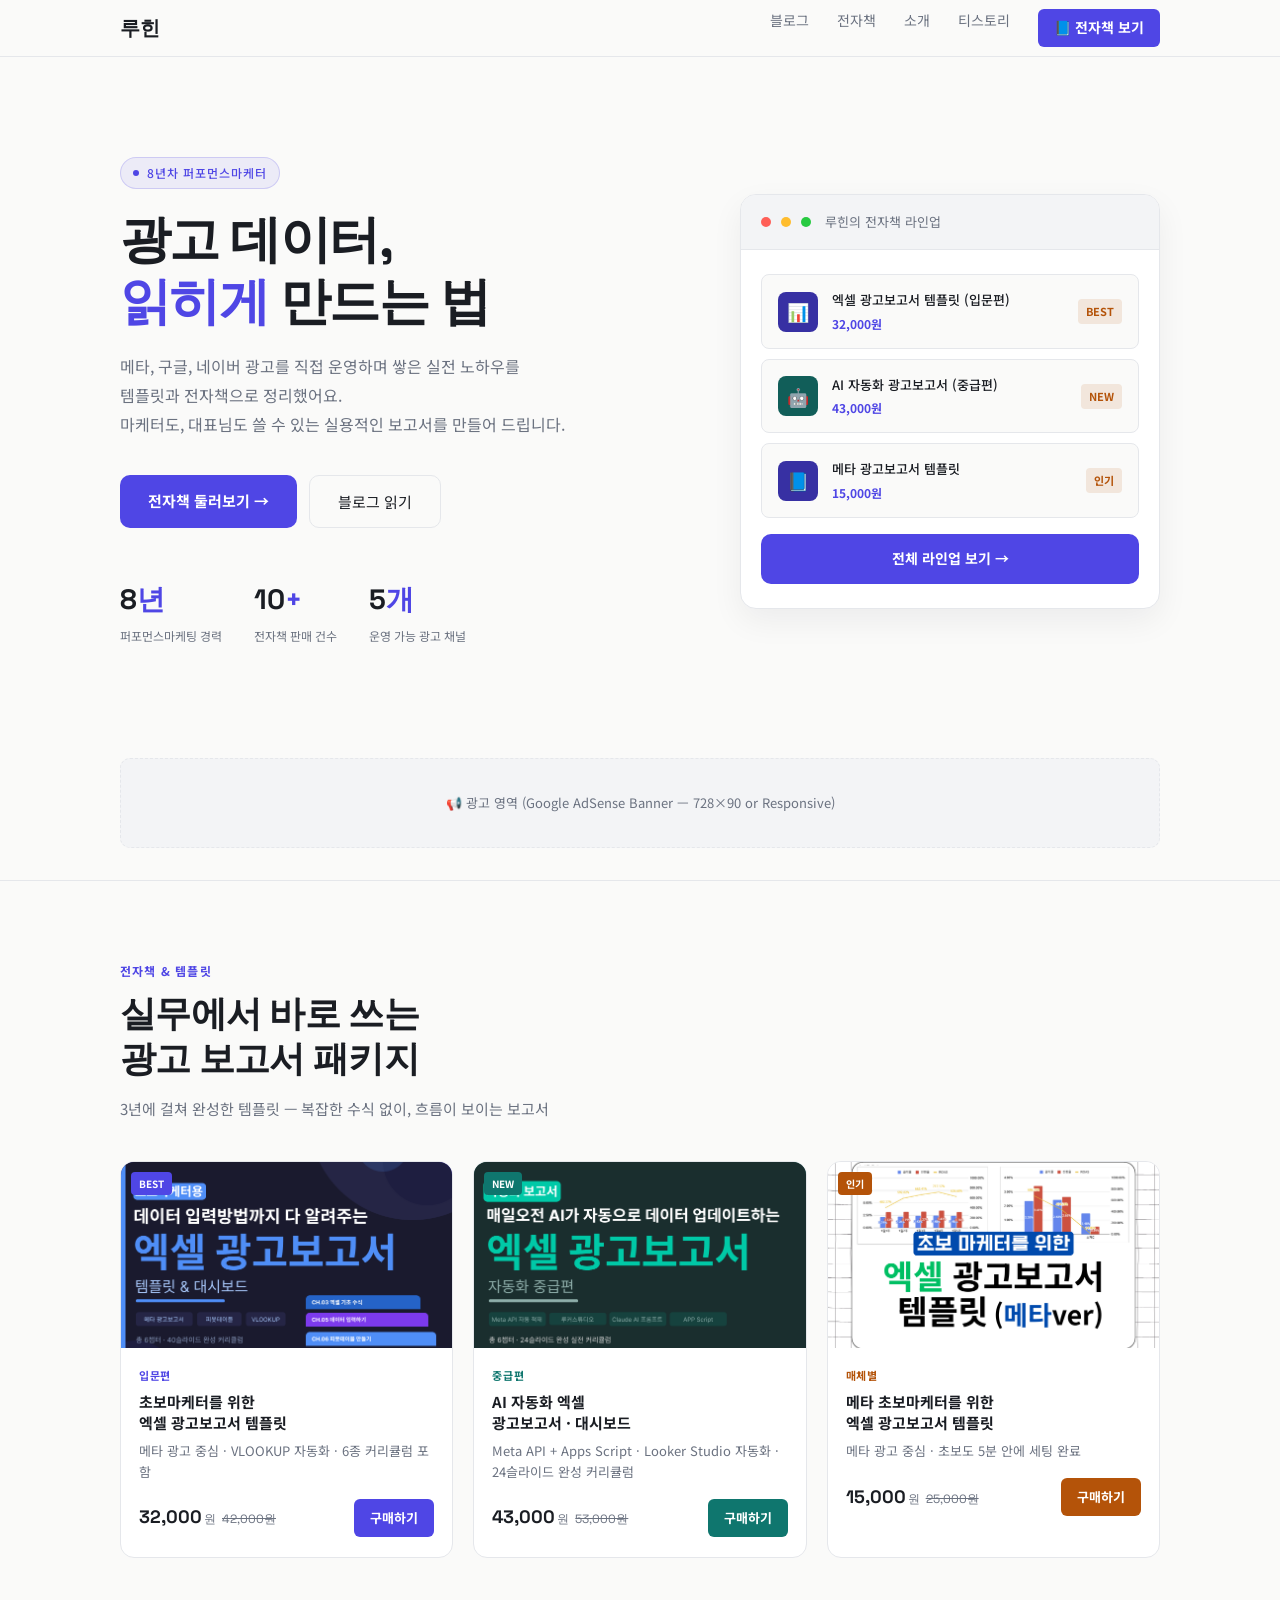
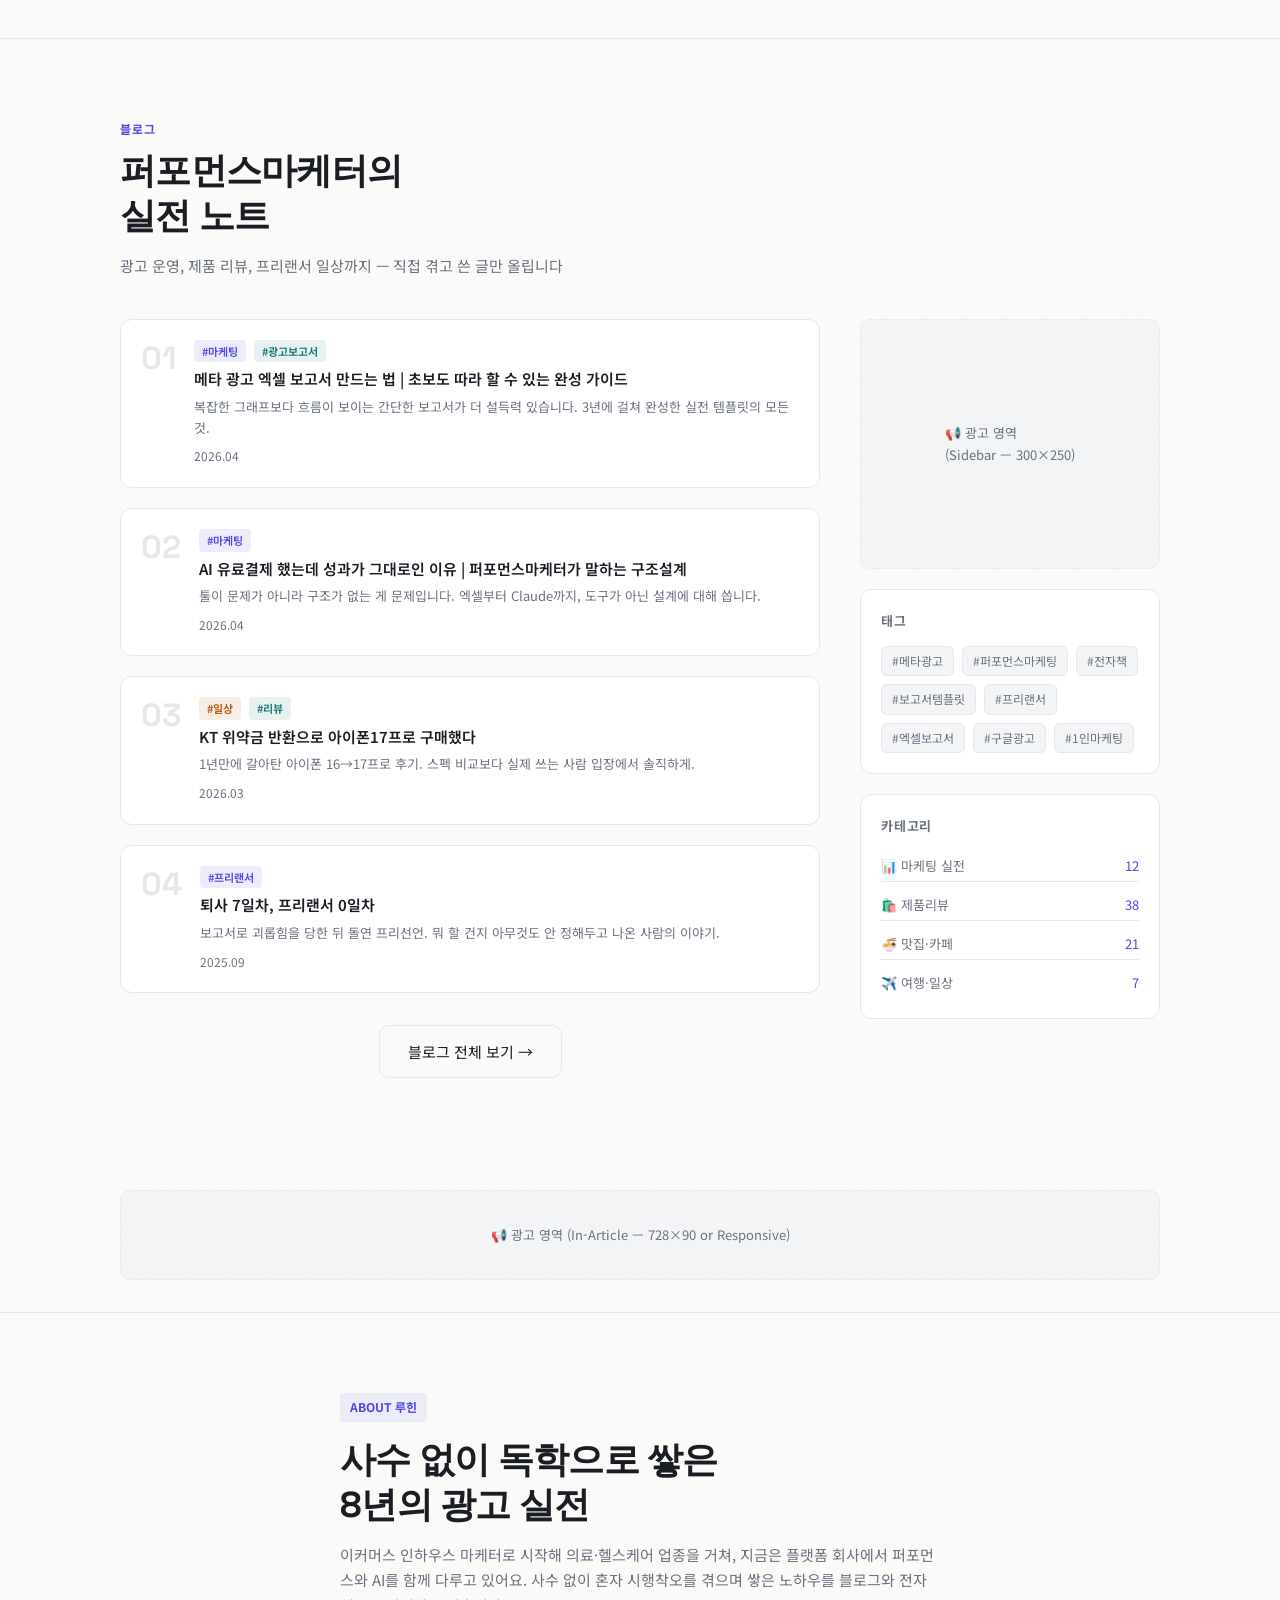
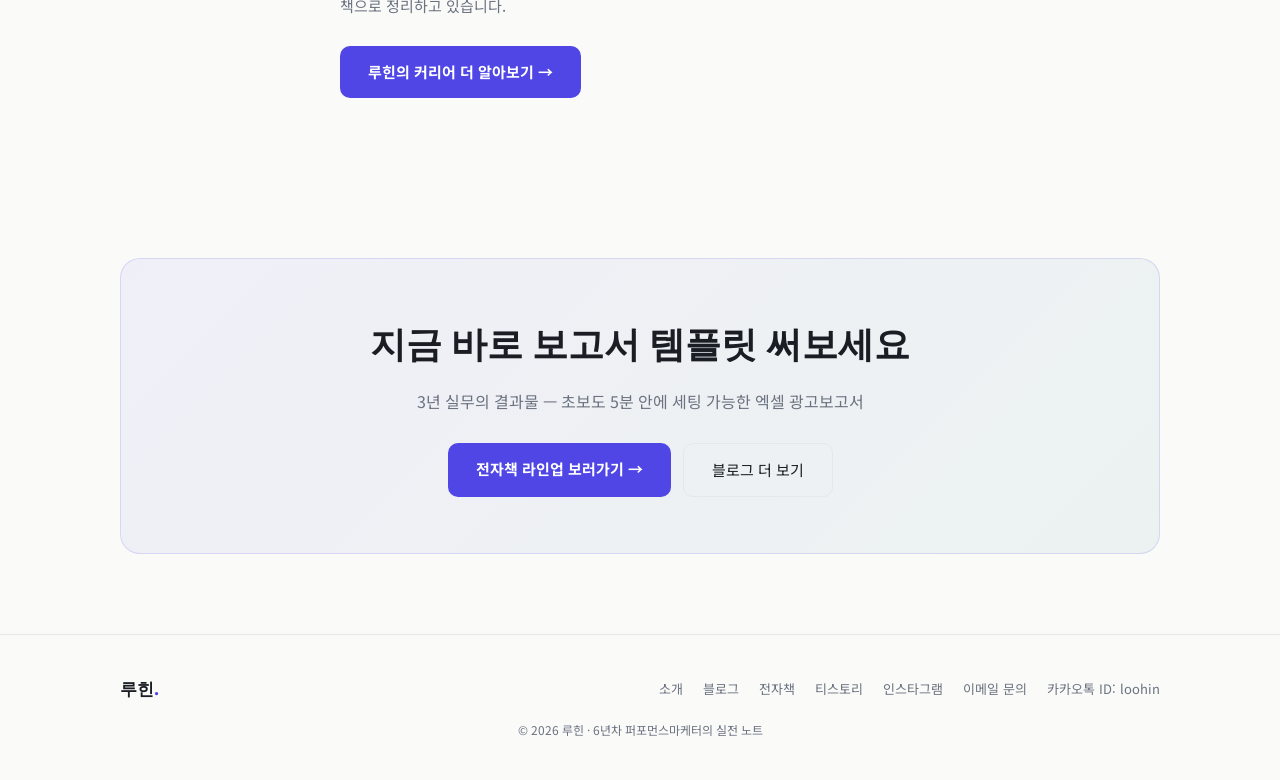
==== commit 39386a0d: "Update index.html" ====
--- a/index.html
+++ b/index.html
@@ -13,6 +13,7 @@
   <title>루힌 | 퍼포먼스마케터의 실전 노트</title>
   <meta name="description" content="6년차 퍼포먼스마케터 루힌의 마케팅 실전 노하우, 광고보고서 템플릿, 전자책 판매 페이지입니다." />
   <meta name="naver-site-verification" content="7a89698835a9684fa74a0b2531ac70e9eb70f420" />
+  <meta name="google-adsense-account" content="ca-pub-1051620962597304">
   <!-- Google Fonts -->
   <link rel="preconnect" href="https://fonts.googleapis.com" />
   <link rel="preconnect" href="https://fonts.gstatic.com" crossorigin />
@@ -21,443 +22,8 @@
   <!-- ★ 애드센스 스크립트 자리 (실제 코드로 교체) -->
   <!-- <script async src="https://pagead2.googlesyndication.com/pagead/js/adsbygoogle.js?client=ca-pub-XXXXXXXXXXXXXXXX" crossorigin="anonymous"></script> -->
 
-  <style>
-    /* ── TOKENS ───────────────────────────────────────────── */
-    :root {
-      --bg:        #FAFAF9;
-      --surface:   #FFFFFF;
-      --card:      #F3F4F6;
-      --border:    #E5E7EB;
-      --accent:    #4F46E5;   /* 시그니처 인디고 */
-      --accent2:   #0F766E;   /* 보조 틸 */
-      --warn:      #B45309;   /* 전자책 뱃지 */
-      --text:      #1A1D23;
-      --muted:     #6B7280;
-      --radius:    10px;
-      --ff-display: 'Space Grotesk', sans-serif;
-      --ff-body:    'Noto Sans KR', sans-serif;
-    }
-
-    /* ── RESET ────────────────────────────────────────────── */
-    *, *::before, *::after { box-sizing: border-box; margin: 0; padding: 0; }
-    html { scroll-behavior: smooth; }
-    body {
-      background: var(--bg);
-      color: var(--text);
-      font-family: var(--ff-body);
-      font-size: 15px;
-      line-height: 1.7;
-    }
-    a { color: inherit; text-decoration: none; }
-    img { max-width: 100%; display: block; }
-
-    /* ── LAYOUT HELPERS ───────────────────────────────────── */
-    .wrap { max-width: 1080px; margin: 0 auto; padding: 0 20px; }
-    .section { padding: 80px 0; }
-    .section-sm { padding: 48px 0; }
-
-    /* ── NAV ──────────────────────────────────────────────── */
-    nav {
-      position: sticky; top: 0; z-index: 100;
-      background: rgba(250,250,249,.92);
-      backdrop-filter: blur(12px);
-      border-bottom: 1px solid var(--border);
-    }
-    nav .inner {
-      display: flex; align-items: center; justify-content: space-between;
-      height: 56px;
-    }
-    .logo {
-      font-family: var(--ff-display);
-      font-size: 20px; font-weight: 700;
-      letter-spacing: -.5px;
-    }
-    .logo span { color: var(--accent); }
-    .nav-links { display: flex; gap: 28px; }
-    .nav-links a {
-      font-size: 14px; color: var(--muted);
-      transition: color .2s;
-    }
-    .nav-links a:hover { color: var(--text); }
-    .nav-cta {
-      background: var(--accent);
-      color: #FFFFFF !important;
-      font-weight: 700; font-size: 13px;
-      padding: 7px 16px; border-radius: 6px;
-    }
-    .hamburger { display: none; cursor: pointer; }
-
-    /* ── HERO ─────────────────────────────────────────────── */
-    .hero {
-      padding: 100px 0 80px;
-      position: relative; overflow: hidden;
-    }
-    .hero-grid {
-      display: grid; grid-template-columns: 1fr 420px;
-      gap: 60px; align-items: center;
-    }
-    .hero-eyebrow {
-      display: inline-flex; align-items: center; gap: 8px;
-      font-size: 12px; font-weight: 500;
-      color: var(--accent); letter-spacing: .08em;
-      text-transform: uppercase;
-      background: rgba(79,70,229,.08);
-      border: 1px solid rgba(79,70,229,.2);
-      padding: 5px 12px; border-radius: 999px;
-      margin-bottom: 20px;
-    }
-    .hero-eyebrow::before {
-      content: '';
-      width: 6px; height: 6px; border-radius: 50%;
-      background: var(--accent);
-      animation: pulse 2s infinite;
-    }
-    @keyframes pulse {
-      0%,100% { opacity: 1; } 50% { opacity: .3; }
-    }
-    .hero h1 {
-      font-family: var(--ff-display);
-      font-size: clamp(32px, 4vw, 52px);
-      font-weight: 700; line-height: 1.2;
-      letter-spacing: -.03em;
-      margin-bottom: 20px;
-    }
-    .hero h1 em {
-      font-style: normal; color: var(--accent);
-    }
-    .hero-desc {
-      color: var(--muted); font-size: 16px;
-      line-height: 1.8; margin-bottom: 36px;
-      max-width: 460px;
-    }
-    .hero-btns { display: flex; gap: 12px; flex-wrap: wrap; }
-    .btn-primary {
-      background: var(--accent); color: #FFFFFF;
-      font-weight: 700; font-size: 15px;
-      padding: 13px 28px; border-radius: var(--radius);
-      transition: opacity .2s, transform .15s;
-    }
-    .btn-primary:hover { opacity: .88; transform: translateY(-1px); }
-    .btn-secondary {
-      background: transparent;
-      border: 1px solid var(--border); color: var(--text);
-      font-size: 15px; padding: 13px 28px;
-      border-radius: var(--radius);
-      transition: border-color .2s;
-    }
-    .btn-secondary:hover { border-color: var(--muted); }
-
-    /* hero stats */
-    .hero-stats {
-      display: flex; gap: 32px; margin-top: 48px;
-    }
-    .stat-item { }
-    .stat-num {
-      font-family: var(--ff-display);
-      font-size: 28px; font-weight: 700;
-      color: var(--text);
-    }
-    .stat-num span { color: var(--accent); }
-    .stat-label { font-size: 12px; color: var(--muted); margin-top: 2px; }
-
-    /* hero card */
-    .hero-card {
-      background: var(--surface);
-      border: 1px solid var(--border);
-      border-radius: 16px;
-      overflow: hidden;
-      box-shadow: 0 12px 32px rgba(17,24,39,.06);
-    }
-    .hero-card-header {
-      background: var(--card);
-      padding: 16px 20px;
-      display: flex; align-items: center; gap: 10px;
-      border-bottom: 1px solid var(--border);
-    }
-    .dot { width: 10px; height: 10px; border-radius: 50%; }
-    .dot-r { background: #FF5F57; }
-    .dot-y { background: #FFBD2E; }
-    .dot-g { background: #28CA41; }
-    .hero-card-title {
-      font-size: 13px; color: var(--muted);
-      margin-left: 4px;
-    }
-    .hero-card-body { padding: 24px 20px; }
-    .product-card-mini {
-      background: var(--bg);
-      border: 1px solid var(--border);
-      border-radius: 8px;
-      padding: 14px 16px;
-      margin-bottom: 10px;
-      display: flex; align-items: center; gap: 14px;
-    }
-    .product-card-mini:last-child { margin-bottom: 0; }
-    .product-icon {
-      width: 40px; height: 40px; border-radius: 8px;
-      display: flex; align-items: center; justify-content: center;
-      font-size: 18px; flex-shrink: 0;
-    }
-    .icon-navy { background: #3730A3; }
-    .icon-teal { background: #115E59; }
-    .product-name { font-size: 13px; font-weight: 500; }
-    .product-price {
-      font-size: 12px; color: var(--accent);
-      font-weight: 700; margin-top: 2px;
-    }
-    .product-badge {
-      margin-left: auto;
-      background: rgba(180,83,9,.12);
-      color: var(--warn);
-      font-size: 11px; font-weight: 700;
-      padding: 3px 8px; border-radius: 4px;
-    }
-
-    /* ── SECTION LABEL ────────────────────────────────────── */
-    .section-label {
-      font-size: 12px; font-weight: 700;
-      letter-spacing: .1em; text-transform: uppercase;
-      color: var(--accent); margin-bottom: 10px;
-    }
-    .section-title {
-      font-family: var(--ff-display);
-      font-size: clamp(22px, 3vw, 36px);
-      font-weight: 700; letter-spacing: -.02em;
-      line-height: 1.25;
-      margin-bottom: 14px;
-    }
-    .section-sub { color: var(--muted); font-size: 15px; }
-
-    /* ── DIVIDER ──────────────────────────────────────────── */
-    .divider { border: none; border-top: 1px solid var(--border); }
-
-    /* ── AD SLOT ──────────────────────────────────────────── */
-    .ad-slot {
-      background: var(--card);
-      border: 1px dashed var(--border);
-      border-radius: var(--radius);
-      display: flex; align-items: center; justify-content: center;
-      color: var(--muted); font-size: 13px;
-      min-height: 90px;
-      margin: 32px 0;
-    }
-
-    /* ── PRODUCTS ─────────────────────────────────────────── */
-    .products-grid {
-      display: grid;
-      grid-template-columns: repeat(3, 1fr);
-      gap: 20px;
-      margin-top: 40px;
-    }
-    .pcard {
-      background: var(--surface);
-      border: 1px solid var(--border);
-      border-radius: 14px;
-      overflow: hidden;
-      transition: transform .2s, border-color .2s, box-shadow .2s;
-    }
-    .pcard:hover {
-      transform: translateY(-4px);
-      border-color: rgba(79,70,229,.35);
-      box-shadow: 0 12px 28px rgba(17,24,39,.08);
-    }
-    .pcard-thumb {
-      width: 100%; aspect-ratio: 16/9;
-      display: flex; align-items: center; justify-content: center;
-      font-size: 32px;
-      position: relative;
-    }
-    .pcard-thumb.navy { background: linear-gradient(135deg, #312E81 0%, #4338CA 100%); }
-    .pcard-thumb.teal { background: linear-gradient(135deg, #134E4A 0%, #115E59 100%); }
-    .pcard-thumb.white { background: linear-gradient(135deg, #F3F4F6 0%, #E5E7EB 100%); }
-    .pcard-thumb img { width: 100%; height: 100%; object-fit: cover; }
-    .pcard-thumb-tag {
-      position: absolute; top: 10px; left: 10px;
-      background: var(--accent); color: #FFFFFF;
-      font-size: 10px; font-weight: 700;
-      padding: 3px 8px; border-radius: 4px;
-    }
-    .pcard-body { padding: 18px 18px 20px; }
-    .pcard-category {
-      font-size: 11px; color: var(--accent);
-      font-weight: 700; letter-spacing: .06em;
-      text-transform: uppercase; margin-bottom: 6px;
-    }
-    .pcard-title { font-size: 15px; font-weight: 700; line-height: 1.4; margin-bottom: 8px; }
-    .pcard-desc { font-size: 13px; color: var(--muted); margin-bottom: 16px; line-height: 1.6; }
-    .pcard-footer {
-      display: flex; align-items: center; justify-content: space-between;
-    }
-    .pcard-price {
-      font-family: var(--ff-display);
-      font-size: 18px; font-weight: 700; color: var(--text);
-    }
-    .pcard-price small {
-      font-size: 12px; color: var(--muted);
-      font-weight: 400; margin-left: 2px;
-    }
-    .pcard-price-original {
-      font-size: 12px; color: var(--muted);
-      font-weight: 400; text-decoration: line-through;
-      margin-left: 6px;
-    }
-    .pcard-btn {
-      background: var(--accent); color: #FFFFFF;
-      font-size: 13px; font-weight: 700;
-      padding: 8px 16px; border-radius: 6px;
-      transition: opacity .2s;
-    }
-    .pcard-btn:hover { opacity: .82; }
-
-    /* ── POSTS ────────────────────────────────────────────── */
-    .posts-layout {
-      display: grid;
-      grid-template-columns: 1fr 300px;
-      gap: 40px;
-      margin-top: 40px;
-    }
-    .post-list { display: flex; flex-direction: column; gap: 20px; }
-    .post-item {
-      display: flex; gap: 18px;
-      background: var(--surface);
-      border: 1px solid var(--border);
-      border-radius: 12px; padding: 20px;
-      transition: border-color .2s, box-shadow .2s;
-    }
-    .post-item:hover { border-color: rgba(79,70,229,.25); box-shadow: 0 8px 20px rgba(17,24,39,.06); }
-    .post-num {
-      font-family: var(--ff-display);
-      font-size: 32px; font-weight: 700;
-      color: var(--border); line-height: 1;
-      flex-shrink: 0; padding-top: 2px;
-    }
-    .post-meta-top {
-      display: flex; gap: 8px; flex-wrap: wrap;
-      margin-bottom: 6px;
-    }
-    .tag {
-      font-size: 11px; font-weight: 600;
-      padding: 2px 8px; border-radius: 4px;
-    }
-    .tag-marketing { background: rgba(79,70,229,.1); color: var(--accent); }
-    .tag-product   { background: rgba(15,118,110,.1); color: var(--accent2); }
-    .tag-life      { background: rgba(180,83,9,.1); color: var(--warn); }
-    .post-title { font-size: 15px; font-weight: 600; margin-bottom: 6px; line-height: 1.5; }
-    .post-excerpt { font-size: 13px; color: var(--muted); line-height: 1.6; }
-    .post-date { font-size: 12px; color: var(--muted); margin-top: 8px; }
-
-    /* sidebar */
-    .sidebar { display: flex; flex-direction: column; gap: 20px; }
-    .sidebar-card {
-      background: var(--surface);
-      border: 1px solid var(--border);
-      border-radius: 12px; padding: 20px;
-    }
-    .sidebar-title {
-      font-size: 13px; font-weight: 700;
-      color: var(--muted); letter-spacing: .06em;
-      text-transform: uppercase; margin-bottom: 14px;
-    }
-    .tag-cloud { display: flex; flex-wrap: wrap; gap: 8px; }
-    .tag-cloud a {
-      font-size: 12px; padding: 4px 10px;
-      background: var(--card); border: 1px solid var(--border);
-      border-radius: 6px; color: var(--muted);
-      transition: color .2s, border-color .2s;
-    }
-    .tag-cloud a:hover { color: var(--accent); border-color: var(--accent); }
-
-    /* ── ABOUT ────────────────────────────────────────────── */
-    .about-grid {
-      display: grid; grid-template-columns: 1fr 1fr;
-      gap: 60px; align-items: center;
-      margin-top: 40px;
-    }
-    .about-label {
-      display: inline-block;
-      background: rgba(79,70,229,.08);
-      color: var(--accent);
-      font-size: 12px; font-weight: 700;
-      padding: 4px 10px; border-radius: 4px;
-      margin-bottom: 16px;
-    }
-    .about-title {
-      font-family: var(--ff-display);
-      font-size: clamp(20px, 2.5vw, 30px);
-      font-weight: 700; line-height: 1.35;
-      margin-bottom: 16px;
-    }
-    .about-body { color: var(--muted); font-size: 15px; line-height: 1.8; }
-    .skills-list { margin-top: 28px; display: flex; flex-wrap: wrap; gap: 8px; }
-    .skill-chip {
-      font-size: 12px; font-weight: 600;
-      padding: 5px 12px; border-radius: 999px;
-      border: 1px solid var(--border); color: var(--muted);
-    }
-    .about-right {
-      background: var(--surface);
-      border: 1px solid var(--border);
-      border-radius: 16px; padding: 28px;
-    }
-    .career-row {
-      display: flex; gap: 16px;
-      padding: 14px 0;
-      border-bottom: 1px solid var(--border);
-    }
-    .career-row:last-child { border-bottom: none; }
-    .career-year {
-      font-size: 12px; color: var(--accent); font-weight: 700;
-      min-width: 60px; padding-top: 2px;
-    }
-    .career-content { font-size: 14px; line-height: 1.6; }
-    .career-content strong { font-weight: 600; }
-    .career-content span { display: block; font-size: 12px; color: var(--muted); margin-top: 2px; }
-
-    /* ── CTA BAND ─────────────────────────────────────────── */
-    .cta-band {
-      background: linear-gradient(135deg, rgba(79,70,229,.06) 0%, rgba(15,118,110,.06) 100%);
-      border: 1px solid rgba(79,70,229,.15);
-      border-radius: 20px;
-      padding: 56px 48px;
-      text-align: center;
-      margin: 80px 0;
-    }
-    .cta-band h2 {
-      font-family: var(--ff-display);
-      font-size: clamp(22px, 3vw, 36px);
-      font-weight: 700; margin-bottom: 12px;
-    }
-    .cta-band p { color: var(--muted); font-size: 16px; margin-bottom: 28px; }
-    .cta-btns { display: flex; gap: 12px; justify-content: center; flex-wrap: wrap; }
-
-    /* ── FOOTER ───────────────────────────────────────────── */
-    footer {
-      border-top: 1px solid var(--border);
-      padding: 40px 0;
-    }
-    .footer-inner {
-      display: flex; align-items: center; justify-content: space-between;
-    }
-    .footer-logo { font-family: var(--ff-display); font-weight: 700; font-size: 17px; }
-    .footer-logo span { color: var(--accent); }
-    .footer-links { display: flex; gap: 20px; }
-    .footer-links a { font-size: 13px; color: var(--muted); }
-    .footer-links a:hover { color: var(--text); }
-    .footer-copy { font-size: 12px; color: var(--muted); margin-top: 16px; text-align: center; }
-
-    /* ── MOBILE ───────────────────────────────────────────── */
-    @media (max-width: 768px) {
-      .hero-grid, .about-grid { grid-template-columns: 1fr; }
-      .hero-card { display: none; }
-      .products-grid { grid-template-columns: 1fr; }
-      .posts-layout { grid-template-columns: 1fr; }
-      .sidebar { display: none; }
-      .footer-inner { flex-direction: column; gap: 16px; text-align: center; }
-      .nav-links { display: none; }
-      .hamburger { display: block; }
-      .hero-stats { gap: 20px; }
-      .cta-band { padding: 36px 24px; }
-    }
-  </style>
+  <link rel="stylesheet" href="/style.css" />
+  <!-- (styles moved to /style.css) -->
 </head>
 <body>
 <!-- Google Tag Manager (noscript) -->
@@ -470,11 +36,11 @@
   <div class="wrap inner">
     <a href="/" class="logo">루힌</a>
     <div class="nav-links">
-      <a href="#blog">블로그</a>
-      <a href="#products">전자책</a>
-      <a href="#about">소개</a>
+      <a href="/blog.html">블로그</a>
+      <a href="/e-books.html">전자책</a>
+      <a href="/about.html">소개</a>
       <a href="https://loohin.tistory.com" target="_blank">티스토리</a>
-      <a href="#products" class="nav-cta">📘 전자책 보기</a>
+      <a href="/e-books.html" class="nav-cta">📘 전자책 보기</a>
     </div>
     <div class="hamburger" onclick="alert('모바일 메뉴 — 실제 구현 시 토글 추가')">☰</div>
   </div>
@@ -493,8 +59,8 @@
           마케터도, 대표님도 쓸 수 있는 실용적인 보고서를 만들어 드립니다.
         </p>
         <div class="hero-btns">
-          <a href="#products" class="btn-primary">전자책 둘러보기 →</a>
-          <a href="#blog" class="btn-secondary">블로그 읽기</a>
+          <a href="/e-books.html" class="btn-primary">전자책 둘러보기 →</a>
+          <a href="/blog.html" class="btn-secondary">블로그 읽기</a>
         </div>
         <div class="hero-stats">
           <div class="stat-item">
@@ -545,7 +111,7 @@
             </div>
             <div class="product-badge">인기</div>
           </div>
-          <a href="#products" class="btn-primary" style="display:block;text-align:center;margin-top:16px;font-size:14px;">
+          <a href="/e-books.html" class="btn-primary" style="display:block;text-align:center;margin-top:16px;font-size:14px;">
             전체 라인업 보기 →
           </a>
         </div>
@@ -574,13 +140,13 @@
     <div class="products-grid">
       <!-- 상품 1 -->
       <div class="pcard">
-        <div class="pcard-thumb navy">
-          <img src="images/thumb-1.png" alt="초보마케터를 위한 엑셀 광고보고서 템플릿, 대시보드" />
+        <a href="/e-books/excel-basic.html" class="pcard-thumb navy">
+          <img src="/images/thumb-1.png" alt="초보마케터를 위한 엑셀 광고보고서 템플릿, 대시보드" />
           <div class="pcard-thumb-tag">BEST</div>
-        </div>
+        </a>
         <div class="pcard-body">
           <div class="pcard-category">입문편</div>
-          <div class="pcard-title">초보마케터를 위한<br />엑셀 광고보고서 템플릿</div>
+          <a href="/e-books/excel-basic.html" class="pcard-title">초보마케터를 위한<br />엑셀 광고보고서 템플릿</a>
           <div class="pcard-desc">메타 광고 중심 · VLOOKUP 자동화 · 6종 커리큘럼 포함</div>
           <div class="pcard-footer">
             <div class="pcard-price">32,000<small>원</small><span class="pcard-price-original">42,000원</span></div>
@@ -591,13 +157,13 @@
 
       <!-- 상품 2 -->
       <div class="pcard">
-        <div class="pcard-thumb teal">
-          <img src="images/thumb-2.png" alt="AI 자동화 엑셀 광고보고서 템플릿, 대시보드" />
+        <a href="/e-books/ai-automation.html" class="pcard-thumb teal">
+          <img src="/images/thumb-2.png" alt="AI 자동화 엑셀 광고보고서 템플릿, 대시보드" />
           <div class="pcard-thumb-tag" style="background:var(--accent2);">NEW</div>
-        </div>
+        </a>
         <div class="pcard-body">
           <div class="pcard-category" style="color:var(--accent2);">중급편</div>
-          <div class="pcard-title">AI 자동화 엑셀<br />광고보고서 · 대시보드</div>
+          <a href="/e-books/ai-automation.html" class="pcard-title">AI 자동화 엑셀<br />광고보고서 · 대시보드</a>
           <div class="pcard-desc">Meta API + Apps Script · Looker Studio 자동화 · 24슬라이드 완성 커리큘럼</div>
           <div class="pcard-footer">
             <div class="pcard-price">43,000<small>원</small><span class="pcard-price-original">53,000원</span></div>
@@ -608,13 +174,13 @@
 
       <!-- 상품 3 -->
       <div class="pcard">
-        <div class="pcard-thumb white">
-          <img src="images/thumb-3.png" alt="메타 초보마케터를 위한 엑셀 광고보고서 템플릿, 대시보드" />
+        <a href="/e-books/meta-template.html" class="pcard-thumb white">
+          <img src="/images/thumb-3.png" alt="메타 초보마케터를 위한 엑셀 광고보고서 템플릿, 대시보드" />
           <div class="pcard-thumb-tag" style="background:var(--warn);color:#FFFFFF;">인기</div>
-        </div>
+        </a>
         <div class="pcard-body">
           <div class="pcard-category" style="color:var(--warn);">매체별</div>
-          <div class="pcard-title">메타 초보마케터를 위한<br />엑셀 광고보고서 템플릿</div>
+          <a href="/e-books/meta-template.html" class="pcard-title">메타 초보마케터를 위한<br />엑셀 광고보고서 템플릿</a>
           <div class="pcard-desc">메타 광고 중심 · 초보도 5분 안에 세팅 완료</div>
           <div class="pcard-footer">
             <div class="pcard-price">15,000<small>원</small><span class="pcard-price-original">25,000원</span></div>
@@ -689,7 +255,7 @@
         </a>
 
         <div style="text-align:center;margin-top:12px;">
-          <a href="https://loohin.tistory.com" target="_blank" class="btn-secondary" style="display:inline-block">
+          <a href="/blog.html" class="btn-secondary" style="display:inline-block">
             블로그 전체 보기 →
           </a>
         </div>
@@ -747,63 +313,16 @@
 
 <hr class="divider" />
 
-<!-- ── ABOUT ───────────────────────────────────────────────── -->
+<!-- ── ABOUT (요약) ───────────────────────────────────────── -->
 <section class="section" id="about">
-  <div class="wrap">
-    <div class="about-grid">
-      <div>
-        <div class="about-label">ABOUT 루힌</div>
-        <div class="about-title">사수 없이 독학으로 쌓은<br />8년의 광고 실전</div>
-        <p class="about-body">
-          이커머스 인하우스 마케터로 시작해 의료·헬스케어 업종을 거쳐,<br />
-          지금은 플랫폼 회사에서 퍼포먼스와 AI를 함께 다루고 있어요.<br /><br />
-          누군가에게 물어볼 사수 없이 혼자 시행착오를 겪다 보니<br />
-          "어떻게 하면 쉽게 알아볼 수 있을까?"가 몸에 뱄습니다.<br /><br />
-          그 고민의 산물이 이 블로그이고, 전자책이에요.<br /><br />
-          식품(다이어트 도시락·건강즙·단백질쉐이크), 뷰티(앰플·토너),<br />
-          병원(한의원·성형외과·치과·피부과), 이커머스(스마트폰 액세서리)까지<br />
-          다양한 산업의 광고를 직접 운영해봤어요.
-        </p>
-        <div class="skills-list">
-          <span class="skill-chip">Meta 광고</span>
-          <span class="skill-chip">구글애즈 (SA·DA·YouTube)</span>
-          <span class="skill-chip">네이버 (SA·GFA·쇼핑검색)</span>
-          <span class="skill-chip">카카오 (SA·모먼트)</span>
-          <span class="skill-chip">틱톡</span>
-          <span class="skill-chip">쿠팡</span>
-          <span class="skill-chip">당근마켓</span>
-          <span class="skill-chip">Excel</span>
-          <span class="skill-chip">GA4</span>
-          <span class="skill-chip">챗GPT</span>
-          <span class="skill-chip">Zapier</span>
-          <span class="skill-chip">카페24</span>
-          <span class="skill-chip">아임웹</span>
-        </div>
-      </div>
-      <div class="about-right">
-        <div class="career-row">
-          <div class="career-year">2026~</div>
-          <div class="career-content">
-            <strong>플랫폼 인하우스 마케터</strong>
-            <span>퍼포먼스 + AX(AI Transformation) 활용 전방위마케터</span>
-          </div>
-        </div>
-        <div class="career-row">
-          <div class="career-year">2025~26</div>
-          <div class="career-content">
-            <strong>프리랜서 마케터 · 루힌</strong>
-            <span>메타 광고 운영 · 전자책 판매 · 콘텐츠 제작</span>
-          </div>
-        </div>
-        <div class="career-row">
-          <div class="career-year">2018~25</div>
-          <div class="career-content">
-            <strong>인하우스 & 대행사 퍼포먼스마케터</strong>
-            <span>이커머스 · 의료헬스케어(한의원·치과·성형외과·피부과) 등 다업종 광고 운영</span>
-          </div>
-        </div>
-      </div>
-    </div>
+  <div class="wrap" style="max-width:640px">
+    <div class="about-label">ABOUT 루힌</div>
+    <div class="section-title">사수 없이 독학으로 쌓은<br />8년의 광고 실전</div>
+    <p class="section-sub" style="margin-bottom:28px">
+      이커머스 인하우스 마케터로 시작해 의료·헬스케어 업종을 거쳐, 지금은 플랫폼 회사에서 퍼포먼스와 AI를 함께 다루고 있어요.
+      사수 없이 혼자 시행착오를 겪으며 쌓은 노하우를 블로그와 전자책으로 정리하고 있습니다.
+    </p>
+    <a href="/about.html" class="btn-primary">루힌의 커리어 더 알아보기 →</a>
   </div>
 </section>
 
@@ -813,8 +332,8 @@
     <h2>지금 바로 보고서 템플릿 써보세요</h2>
     <p>3년 실무의 결과물 — 초보도 5분 안에 세팅 가능한 엑셀 광고보고서</p>
     <div class="cta-btns">
-      <a href="#products" class="btn-primary">전자책 라인업 보러가기 →</a>
-      <a href="https://loohin.tistory.com" target="_blank" class="btn-secondary">블로그 더 보기</a>
+      <a href="/e-books.html" class="btn-primary">전자책 라인업 보러가기 →</a>
+      <a href="/blog.html" class="btn-secondary">블로그 더 보기</a>
     </div>
   </div>
 </div>
@@ -825,8 +344,10 @@
     <div class="footer-inner">
       <div class="footer-logo">루힌<span>.</span></div>
       <div class="footer-links">
+        <a href="/about.html">소개</a>
+        <a href="/blog.html">블로그</a>
+        <a href="/e-books.html">전자책</a>
         <a href="https://loohin.tistory.com" target="_blank">티스토리</a>
-        <a href="#products">전자책</a>
         <a href="https://instagram.com" target="_blank">인스타그램</a>
         <a href="mailto:player.loohin@gmail.com">이메일 문의</a>
         <span style="font-size:13px;color:var(--muted)">카카오톡 ID: loohin</span>
--- a/style.css
+++ b/style.css
@@ -0,0 +1,467 @@
+/* ── TOKENS ───────────────────────────────────────────── */
+:root {
+  --bg:        #FAFAF9;
+  --surface:   #FFFFFF;
+  --card:      #F3F4F6;
+  --border:    #E5E7EB;
+  --accent:    #4F46E5;   /* 시그니처 인디고 */
+  --accent2:   #0F766E;   /* 보조 틸 */
+  --warn:      #B45309;   /* 전자책 뱃지 */
+  --text:      #1A1D23;
+  --muted:     #6B7280;
+  --radius:    10px;
+  --ff-display: 'Space Grotesk', sans-serif;
+  --ff-body:    'Noto Sans KR', sans-serif;
+}
+
+/* ── RESET ────────────────────────────────────────────── */
+*, *::before, *::after { box-sizing: border-box; margin: 0; padding: 0; }
+html { scroll-behavior: smooth; }
+body {
+  background: var(--bg);
+  color: var(--text);
+  font-family: var(--ff-body);
+  font-size: 15px;
+  line-height: 1.7;
+}
+a { color: inherit; text-decoration: none; }
+img { max-width: 100%; display: block; }
+
+/* ── LAYOUT HELPERS ───────────────────────────────────── */
+.wrap { max-width: 1080px; margin: 0 auto; padding: 0 20px; }
+.section { padding: 80px 0; }
+.section-sm { padding: 48px 0; }
+
+/* ── NAV ──────────────────────────────────────────────── */
+nav {
+  position: sticky; top: 0; z-index: 100;
+  background: rgba(250,250,249,.92);
+  backdrop-filter: blur(12px);
+  border-bottom: 1px solid var(--border);
+}
+nav .inner {
+  display: flex; align-items: center; justify-content: space-between;
+  height: 56px;
+}
+.logo {
+  font-family: var(--ff-display);
+  font-size: 20px; font-weight: 700;
+  letter-spacing: -.5px;
+}
+.logo span { color: var(--accent); }
+.nav-links { display: flex; gap: 28px; }
+.nav-links a {
+  font-size: 14px; color: var(--muted);
+  transition: color .2s;
+}
+.nav-links a:hover { color: var(--text); }
+.nav-links a.active { color: var(--text); font-weight: 700; }
+.nav-cta {
+  background: var(--accent);
+  color: #FFFFFF !important;
+  font-weight: 700; font-size: 13px;
+  padding: 7px 16px; border-radius: 6px;
+}
+.hamburger { display: none; cursor: pointer; }
+
+/* ── HERO ─────────────────────────────────────────────── */
+.hero {
+  padding: 100px 0 80px;
+  position: relative; overflow: hidden;
+}
+.hero-grid {
+  display: grid; grid-template-columns: 1fr 420px;
+  gap: 60px; align-items: center;
+}
+.hero-eyebrow {
+  display: inline-flex; align-items: center; gap: 8px;
+  font-size: 12px; font-weight: 500;
+  color: var(--accent); letter-spacing: .08em;
+  text-transform: uppercase;
+  background: rgba(79,70,229,.08);
+  border: 1px solid rgba(79,70,229,.2);
+  padding: 5px 12px; border-radius: 999px;
+  margin-bottom: 20px;
+}
+.hero-eyebrow::before {
+  content: '';
+  width: 6px; height: 6px; border-radius: 50%;
+  background: var(--accent);
+  animation: pulse 2s infinite;
+}
+@keyframes pulse {
+  0%,100% { opacity: 1; } 50% { opacity: .3; }
+}
+.hero h1 {
+  font-family: var(--ff-display);
+  font-size: clamp(32px, 4vw, 52px);
+  font-weight: 700; line-height: 1.2;
+  letter-spacing: -.03em;
+  margin-bottom: 20px;
+}
+.hero h1 em {
+  font-style: normal; color: var(--accent);
+}
+.hero-desc {
+  color: var(--muted); font-size: 16px;
+  line-height: 1.8; margin-bottom: 36px;
+  max-width: 460px;
+}
+.hero-btns { display: flex; gap: 12px; flex-wrap: wrap; }
+.btn-primary {
+  background: var(--accent); color: #FFFFFF;
+  font-weight: 700; font-size: 15px;
+  padding: 13px 28px; border-radius: var(--radius);
+  transition: opacity .2s, transform .15s;
+  display: inline-block;
+}
+.btn-primary:hover { opacity: .88; transform: translateY(-1px); }
+.btn-secondary {
+  background: transparent;
+  border: 1px solid var(--border); color: var(--text);
+  font-size: 15px; padding: 13px 28px;
+  border-radius: var(--radius);
+  transition: border-color .2s;
+  display: inline-block;
+}
+.btn-secondary:hover { border-color: var(--muted); }
+
+/* hero stats */
+.hero-stats {
+  display: flex; gap: 32px; margin-top: 48px;
+}
+.stat-item { }
+.stat-num {
+  font-family: var(--ff-display);
+  font-size: 28px; font-weight: 700;
+  color: var(--text);
+}
+.stat-num span { color: var(--accent); }
+.stat-label { font-size: 12px; color: var(--muted); margin-top: 2px; }
+
+/* hero card */
+.hero-card {
+  background: var(--surface);
+  border: 1px solid var(--border);
+  border-radius: 16px;
+  overflow: hidden;
+  box-shadow: 0 12px 32px rgba(17,24,39,.06);
+}
+.hero-card-header {
+  background: var(--card);
+  padding: 16px 20px;
+  display: flex; align-items: center; gap: 10px;
+  border-bottom: 1px solid var(--border);
+}
+.dot { width: 10px; height: 10px; border-radius: 50%; }
+.dot-r { background: #FF5F57; }
+.dot-y { background: #FFBD2E; }
+.dot-g { background: #28CA41; }
+.hero-card-title {
+  font-size: 13px; color: var(--muted);
+  margin-left: 4px;
+}
+.hero-card-body { padding: 24px 20px; }
+.product-card-mini {
+  background: var(--bg);
+  border: 1px solid var(--border);
+  border-radius: 8px;
+  padding: 14px 16px;
+  margin-bottom: 10px;
+  display: flex; align-items: center; gap: 14px;
+}
+.product-card-mini:last-child { margin-bottom: 0; }
+.product-icon {
+  width: 40px; height: 40px; border-radius: 8px;
+  display: flex; align-items: center; justify-content: center;
+  font-size: 18px; flex-shrink: 0;
+}
+.icon-navy { background: #3730A3; }
+.icon-teal { background: #115E59; }
+.product-name { font-size: 13px; font-weight: 500; }
+.product-price {
+  font-size: 12px; color: var(--accent);
+  font-weight: 700; margin-top: 2px;
+}
+.product-badge {
+  margin-left: auto;
+  background: rgba(180,83,9,.12);
+  color: var(--warn);
+  font-size: 11px; font-weight: 700;
+  padding: 3px 8px; border-radius: 4px;
+}
+
+/* ── SECTION LABEL ────────────────────────────────────── */
+.section-label {
+  font-size: 12px; font-weight: 700;
+  letter-spacing: .1em; text-transform: uppercase;
+  color: var(--accent); margin-bottom: 10px;
+}
+.section-title {
+  font-family: var(--ff-display);
+  font-size: clamp(22px, 3vw, 36px);
+  font-weight: 700; letter-spacing: -.02em;
+  line-height: 1.25;
+  margin-bottom: 14px;
+}
+.section-sub { color: var(--muted); font-size: 15px; }
+
+/* ── DIVIDER ──────────────────────────────────────────── */
+.divider { border: none; border-top: 1px solid var(--border); }
+
+/* ── AD SLOT ──────────────────────────────────────────── */
+.ad-slot {
+  background: var(--card);
+  border: 1px dashed var(--border);
+  border-radius: var(--radius);
+  display: flex; align-items: center; justify-content: center;
+  color: var(--muted); font-size: 13px;
+  min-height: 90px;
+  margin: 32px 0;
+}
+
+/* ── BREADCRUMB ───────────────────────────────────────── */
+.breadcrumb { font-size: 13px; color: var(--muted); margin-bottom: 20px; }
+.breadcrumb a { color: var(--muted); }
+.breadcrumb a:hover { color: var(--accent); }
+
+/* ── PRODUCTS ─────────────────────────────────────────── */
+.products-grid {
+  display: grid;
+  grid-template-columns: repeat(3, 1fr);
+  gap: 20px;
+  margin-top: 40px;
+}
+.pcard {
+  background: var(--surface);
+  border: 1px solid var(--border);
+  border-radius: 14px;
+  overflow: hidden;
+  transition: transform .2s, border-color .2s, box-shadow .2s;
+}
+.pcard:hover {
+  transform: translateY(-4px);
+  border-color: rgba(79,70,229,.35);
+  box-shadow: 0 12px 28px rgba(17,24,39,.08);
+}
+.pcard-thumb {
+  width: 100%; aspect-ratio: 16/9;
+  display: flex; align-items: center; justify-content: center;
+  font-size: 32px;
+  position: relative;
+}
+.pcard-thumb.navy { background: linear-gradient(135deg, #312E81 0%, #4338CA 100%); }
+.pcard-thumb.teal { background: linear-gradient(135deg, #134E4A 0%, #115E59 100%); }
+.pcard-thumb.white { background: linear-gradient(135deg, #F3F4F6 0%, #E5E7EB 100%); }
+.pcard-thumb img { width: 100%; height: 100%; object-fit: cover; }
+.pcard-thumb-tag {
+  position: absolute; top: 10px; left: 10px;
+  background: var(--accent); color: #FFFFFF;
+  font-size: 10px; font-weight: 700;
+  padding: 3px 8px; border-radius: 4px;
+}
+.pcard-body { padding: 18px 18px 20px; }
+.pcard-category {
+  font-size: 11px; color: var(--accent);
+  font-weight: 700; letter-spacing: .06em;
+  text-transform: uppercase; margin-bottom: 6px;
+}
+.pcard-title { font-size: 15px; font-weight: 700; line-height: 1.4; margin-bottom: 8px; display: block; }
+.pcard-title:hover { color: var(--accent); }
+.pcard-desc { font-size: 13px; color: var(--muted); margin-bottom: 16px; line-height: 1.6; }
+.pcard-footer {
+  display: flex; align-items: center; justify-content: space-between;
+}
+.pcard-price {
+  font-family: var(--ff-display);
+  font-size: 18px; font-weight: 700; color: var(--text);
+}
+.pcard-price small {
+  font-size: 12px; color: var(--muted);
+  font-weight: 400; margin-left: 2px;
+}
+.pcard-price-original {
+  font-size: 12px; color: var(--muted);
+  font-weight: 400; text-decoration: line-through;
+  margin-left: 6px;
+}
+.pcard-btn {
+  background: var(--accent); color: #FFFFFF;
+  font-size: 13px; font-weight: 700;
+  padding: 8px 16px; border-radius: 6px;
+  transition: opacity .2s;
+}
+.pcard-btn:hover { opacity: .82; }
+
+/* ── PRODUCT DETAIL ───────────────────────────────────── */
+.detail-grid {
+  display: grid; grid-template-columns: 420px 1fr;
+  gap: 48px; margin-top: 32px; align-items: start;
+}
+.detail-thumb {
+  border-radius: 16px; overflow: hidden;
+  border: 1px solid var(--border);
+  position: sticky; top: 80px;
+}
+.detail-thumb img { width: 100%; display: block; }
+.detail-price-box {
+  background: var(--surface);
+  border: 1px solid var(--border);
+  border-radius: 14px;
+  padding: 24px; margin-top: 28px;
+}
+.feature-list { list-style: none; margin: 20px 0; display: flex; flex-direction: column; gap: 10px; }
+.feature-list li { font-size: 14px; color: var(--text); padding-left: 22px; position: relative; }
+.feature-list li::before { content: '✓'; position: absolute; left: 0; color: var(--accent); font-weight: 700; }
+.related-label { font-size: 13px; font-weight: 700; color: var(--muted); letter-spacing: .06em; text-transform: uppercase; margin: 60px 0 20px; }
+
+/* ── POSTS ────────────────────────────────────────────── */
+.posts-layout {
+  display: grid;
+  grid-template-columns: 1fr 300px;
+  gap: 40px;
+  margin-top: 40px;
+}
+.post-list { display: flex; flex-direction: column; gap: 20px; }
+.post-item {
+  display: flex; gap: 18px;
+  background: var(--surface);
+  border: 1px solid var(--border);
+  border-radius: 12px; padding: 20px;
+  transition: border-color .2s, box-shadow .2s;
+}
+.post-item:hover { border-color: rgba(79,70,229,.25); box-shadow: 0 8px 20px rgba(17,24,39,.06); }
+.post-num {
+  font-family: var(--ff-display);
+  font-size: 32px; font-weight: 700;
+  color: var(--border); line-height: 1;
+  flex-shrink: 0; padding-top: 2px;
+}
+.post-meta-top {
+  display: flex; gap: 8px; flex-wrap: wrap;
+  margin-bottom: 6px;
+}
+.tag {
+  font-size: 11px; font-weight: 600;
+  padding: 2px 8px; border-radius: 4px;
+}
+.tag-marketing { background: rgba(79,70,229,.1); color: var(--accent); }
+.tag-product   { background: rgba(15,118,110,.1); color: var(--accent2); }
+.tag-life      { background: rgba(180,83,9,.1); color: var(--warn); }
+.post-title { font-size: 15px; font-weight: 600; margin-bottom: 6px; line-height: 1.5; }
+.post-excerpt { font-size: 13px; color: var(--muted); line-height: 1.6; }
+.post-date { font-size: 12px; color: var(--muted); margin-top: 8px; }
+
+/* sidebar */
+.sidebar { display: flex; flex-direction: column; gap: 20px; }
+.sidebar-card {
+  background: var(--surface);
+  border: 1px solid var(--border);
+  border-radius: 12px; padding: 20px;
+}
+.sidebar-title {
+  font-size: 13px; font-weight: 700;
+  color: var(--muted); letter-spacing: .06em;
+  text-transform: uppercase; margin-bottom: 14px;
+}
+.tag-cloud { display: flex; flex-wrap: wrap; gap: 8px; }
+.tag-cloud a {
+  font-size: 12px; padding: 4px 10px;
+  background: var(--card); border: 1px solid var(--border);
+  border-radius: 6px; color: var(--muted);
+  transition: color .2s, border-color .2s;
+}
+.tag-cloud a:hover { color: var(--accent); border-color: var(--accent); }
+
+/* ── ABOUT ────────────────────────────────────────────── */
+.about-grid {
+  display: grid; grid-template-columns: 1fr 1fr;
+  gap: 60px; align-items: center;
+  margin-top: 40px;
+}
+.about-label {
+  display: inline-block;
+  background: rgba(79,70,229,.08);
+  color: var(--accent);
+  font-size: 12px; font-weight: 700;
+  padding: 4px 10px; border-radius: 4px;
+  margin-bottom: 16px;
+}
+.about-title {
+  font-family: var(--ff-display);
+  font-size: clamp(20px, 2.5vw, 30px);
+  font-weight: 700; line-height: 1.35;
+  margin-bottom: 16px;
+}
+.about-body { color: var(--muted); font-size: 15px; line-height: 1.8; }
+.skills-list { margin-top: 28px; display: flex; flex-wrap: wrap; gap: 8px; }
+.skill-chip {
+  font-size: 12px; font-weight: 600;
+  padding: 5px 12px; border-radius: 999px;
+  border: 1px solid var(--border); color: var(--muted);
+}
+.about-right {
+  background: var(--surface);
+  border: 1px solid var(--border);
+  border-radius: 16px; padding: 28px;
+}
+.career-row {
+  display: flex; gap: 16px;
+  padding: 14px 0;
+  border-bottom: 1px solid var(--border);
+}
+.career-row:last-child { border-bottom: none; }
+.career-year {
+  font-size: 12px; color: var(--accent); font-weight: 700;
+  min-width: 60px; padding-top: 2px;
+}
+.career-content { font-size: 14px; line-height: 1.6; }
+.career-content strong { font-weight: 600; }
+.career-content span { display: block; font-size: 12px; color: var(--muted); margin-top: 2px; }
+
+/* ── CTA BAND ─────────────────────────────────────────── */
+.cta-band {
+  background: linear-gradient(135deg, rgba(79,70,229,.06) 0%, rgba(15,118,110,.06) 100%);
+  border: 1px solid rgba(79,70,229,.15);
+  border-radius: 20px;
+  padding: 56px 48px;
+  text-align: center;
+  margin: 80px 0;
+}
+.cta-band h2 {
+  font-family: var(--ff-display);
+  font-size: clamp(22px, 3vw, 36px);
+  font-weight: 700; margin-bottom: 12px;
+}
+.cta-band p { color: var(--muted); font-size: 16px; margin-bottom: 28px; }
+.cta-btns { display: flex; gap: 12px; justify-content: center; flex-wrap: wrap; }
+
+/* ── FOOTER ───────────────────────────────────────────── */
+footer {
+  border-top: 1px solid var(--border);
+  padding: 40px 0;
+}
+.footer-inner {
+  display: flex; align-items: center; justify-content: space-between;
+}
+.footer-logo { font-family: var(--ff-display); font-weight: 700; font-size: 17px; }
+.footer-logo span { color: var(--accent); }
+.footer-links { display: flex; gap: 20px; flex-wrap: wrap; }
+.footer-links a { font-size: 13px; color: var(--muted); }
+.footer-links a:hover { color: var(--text); }
+.footer-copy { font-size: 12px; color: var(--muted); margin-top: 16px; text-align: center; }
+
+/* ── MOBILE ───────────────────────────────────────────── */
+@media (max-width: 768px) {
+  .hero-grid, .about-grid, .detail-grid { grid-template-columns: 1fr; }
+  .hero-card { display: none; }
+  .detail-thumb { position: static; }
+  .products-grid { grid-template-columns: 1fr; }
+  .posts-layout { grid-template-columns: 1fr; }
+  .sidebar { display: none; }
+  .footer-inner { flex-direction: column; gap: 16px; text-align: center; }
+  .nav-links { display: none; }
+  .hamburger { display: block; }
+  .hero-stats { gap: 20px; }
+  .cta-band { padding: 36px 24px; }
+}
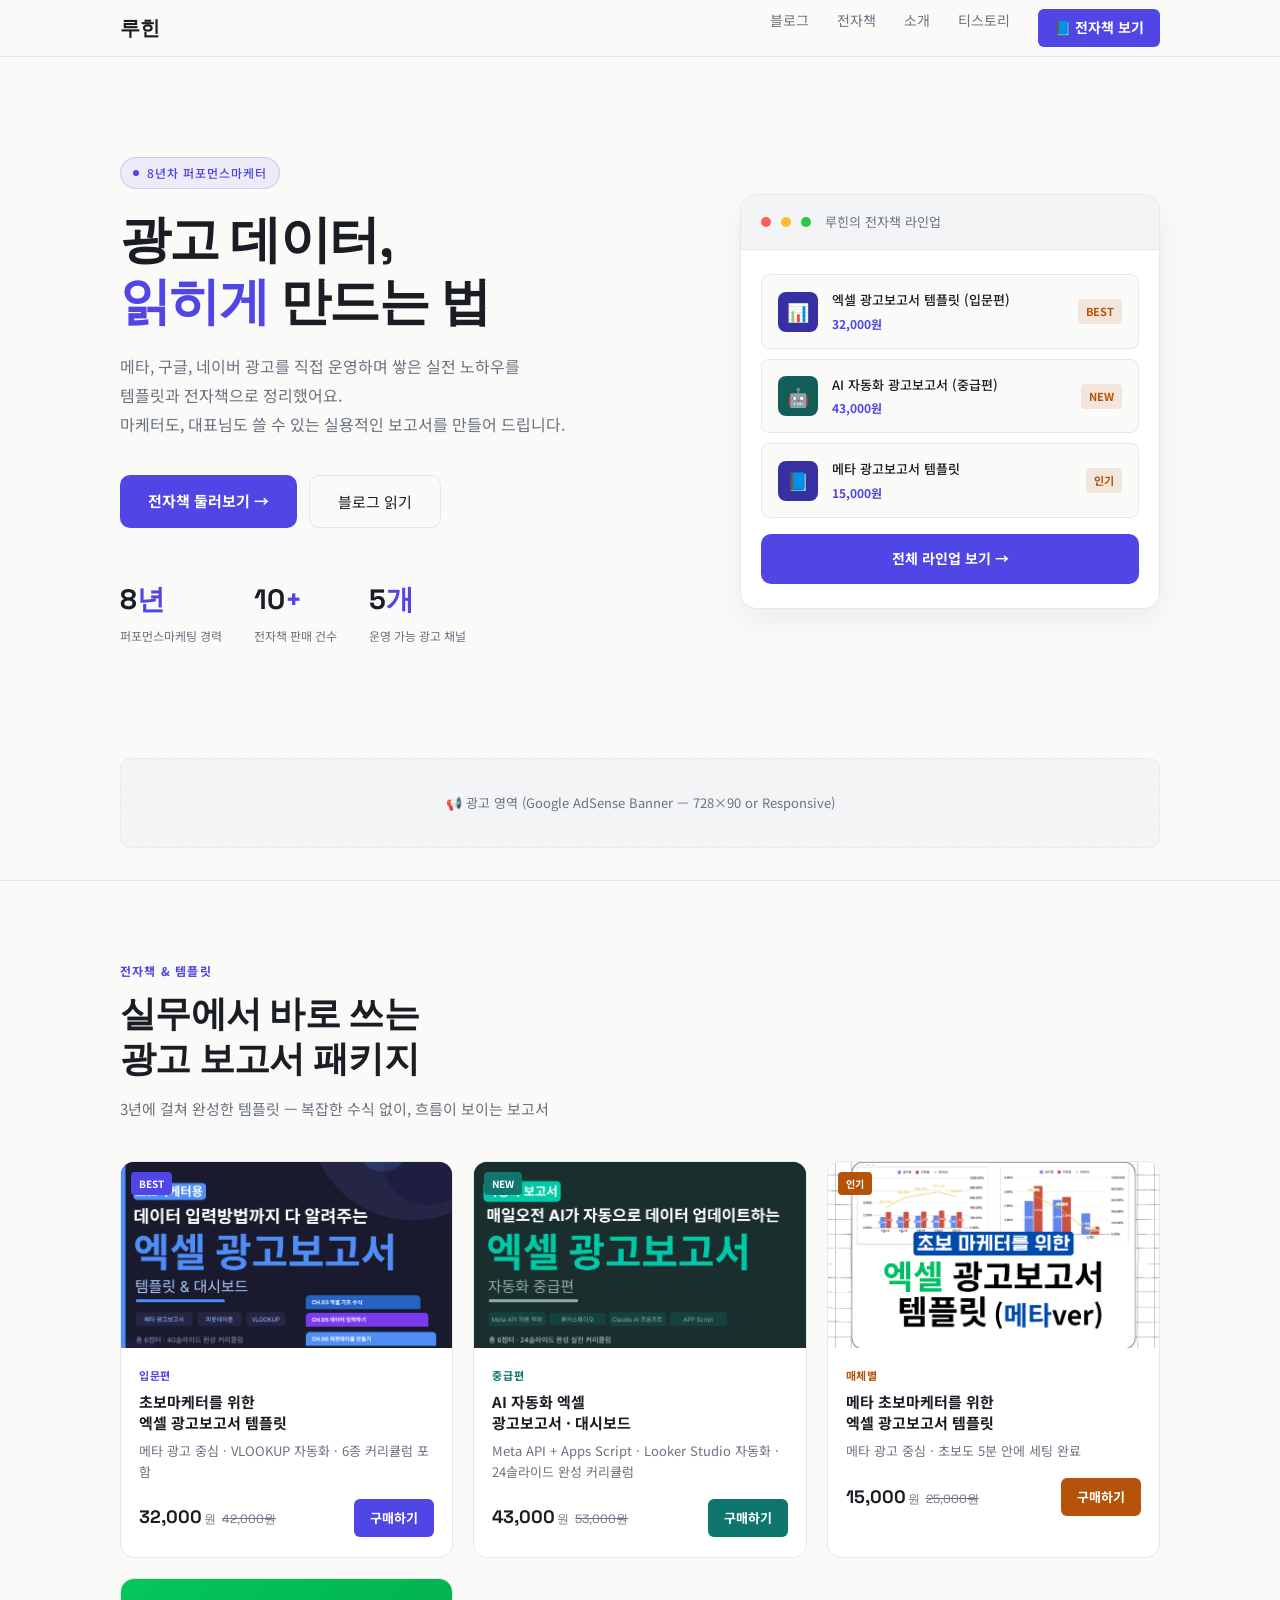
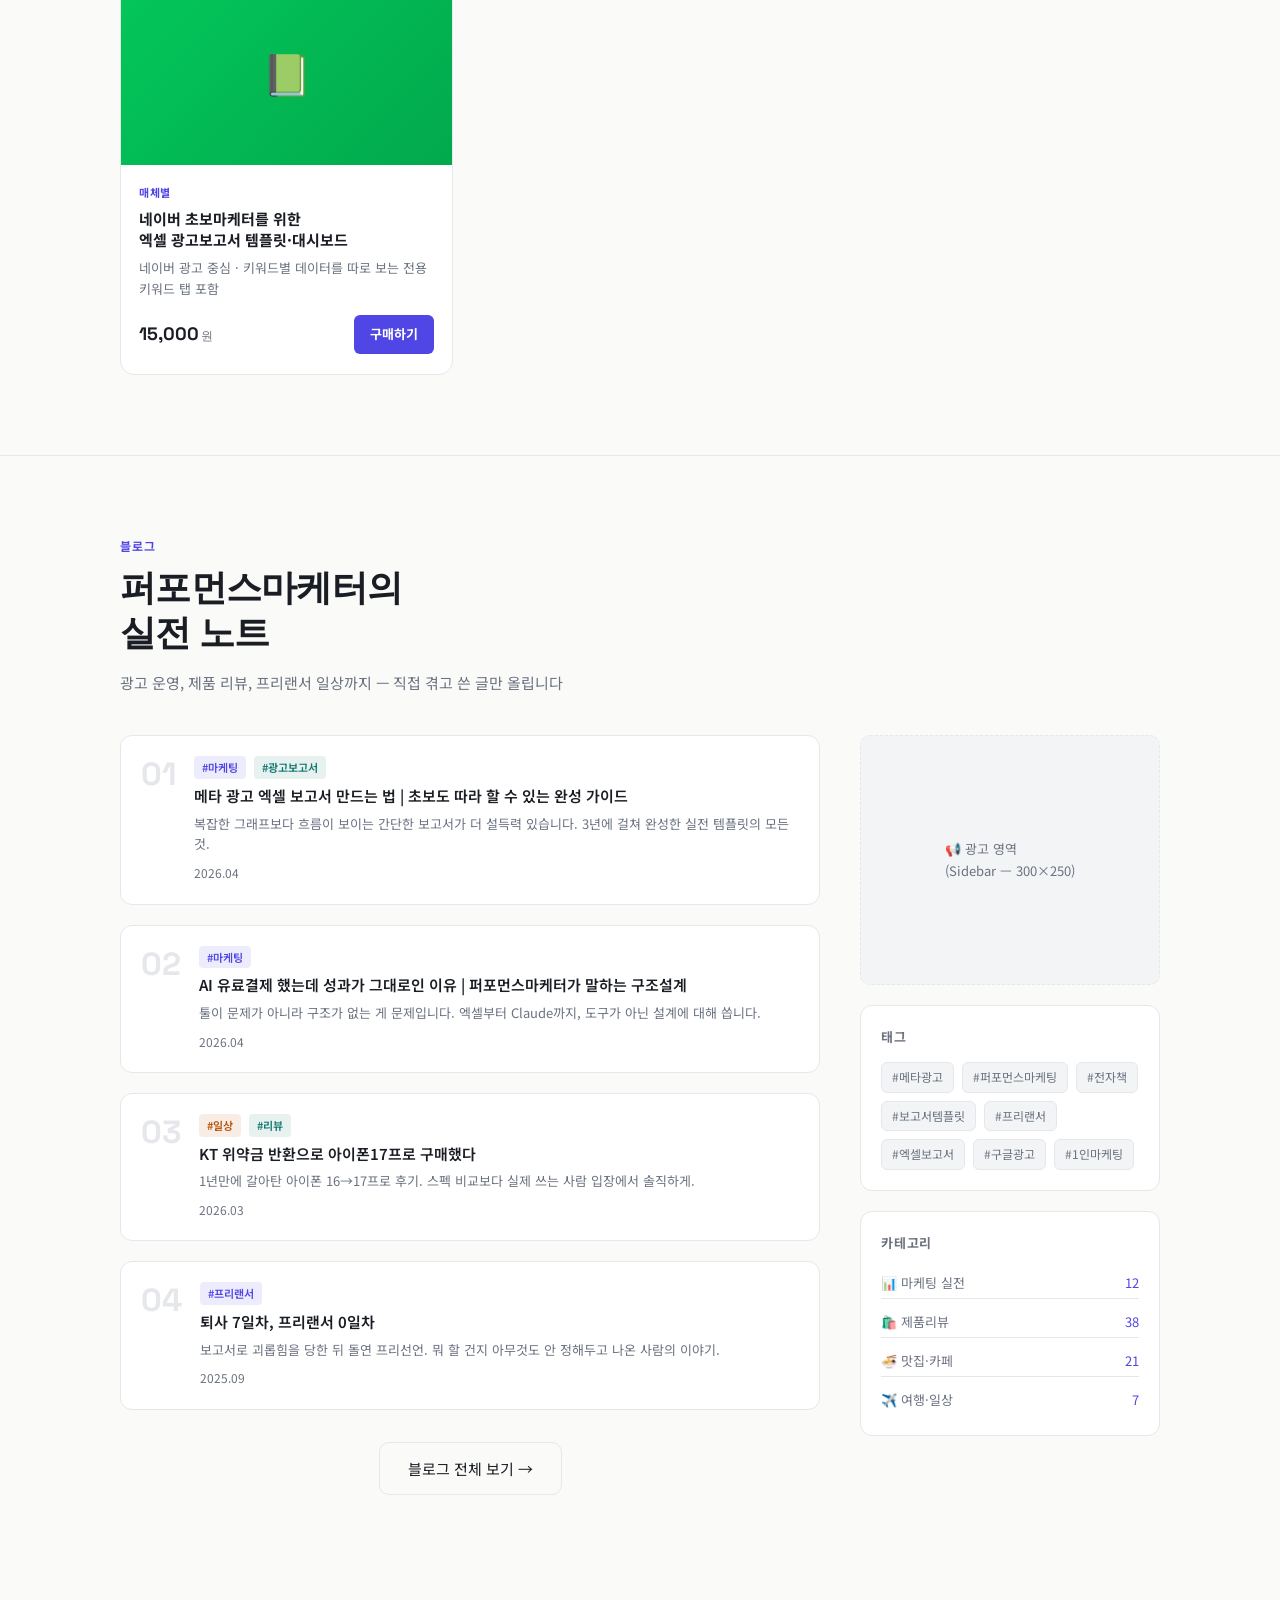
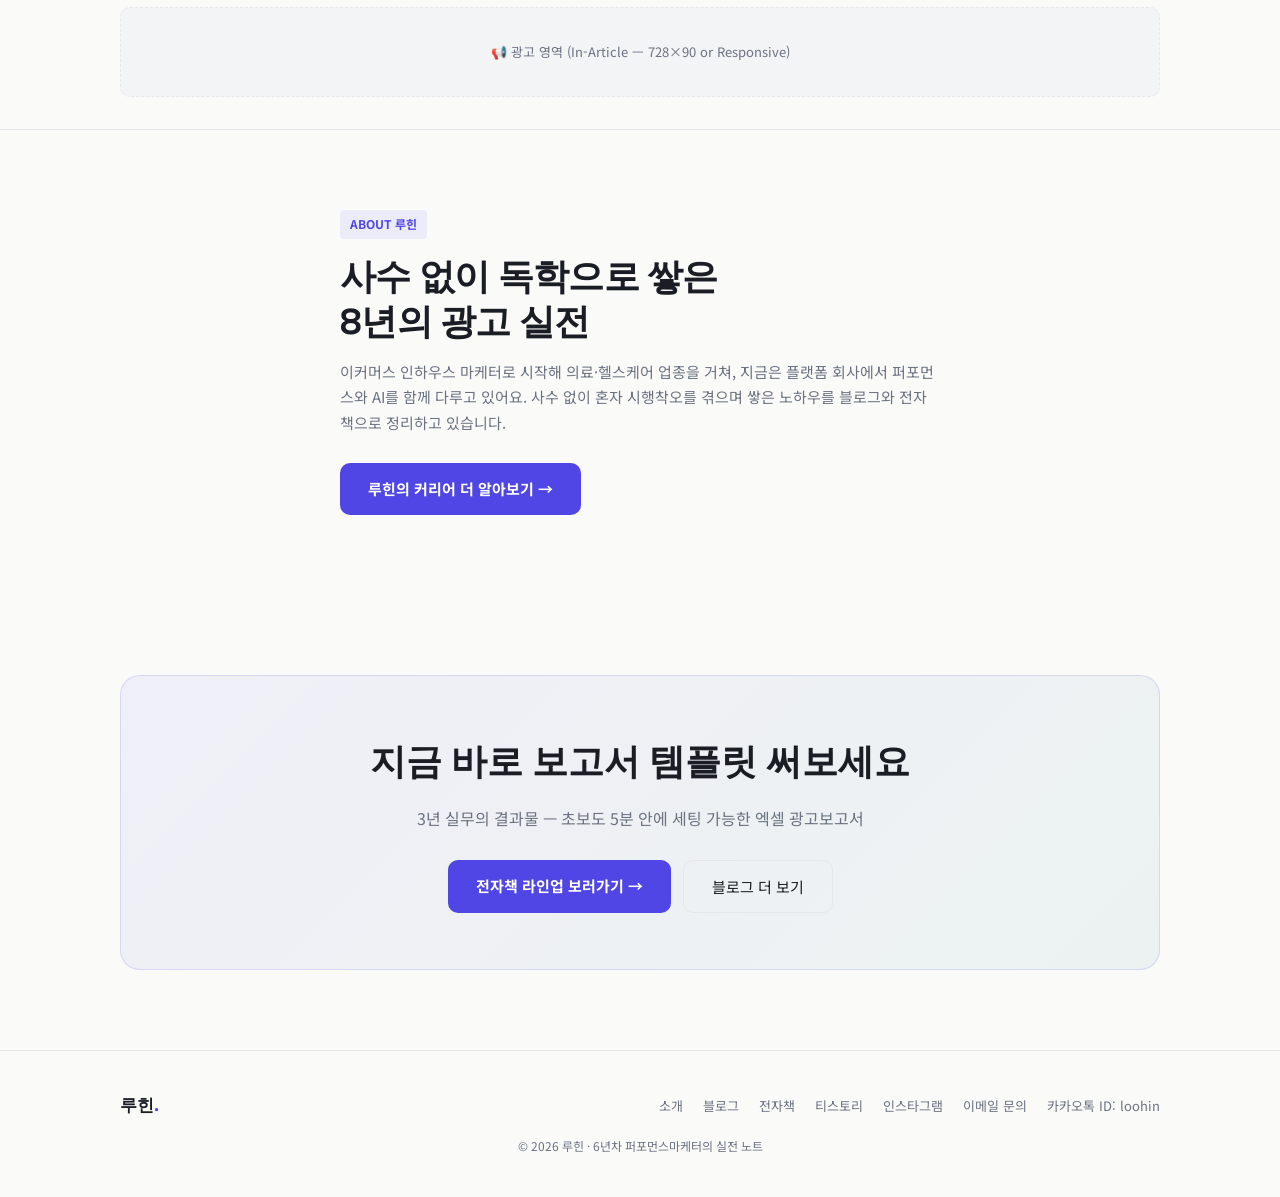
==== commit 1f476dfb: "Add files via upload" ====
--- a/index.html
+++ b/index.html
@@ -188,6 +188,22 @@
           </div>
         </div>
       </div>
+
+      <!-- 상품 4 -->
+      <div class="pcard">
+        <a href="/e-books/naver-template.html" class="pcard-thumb green">
+          <span style="font-size:40px">📗</span>
+        </a>
+        <div class="pcard-body">
+          <div class="pcard-category">매체별</div>
+          <a href="/e-books/naver-template.html" class="pcard-title">네이버 초보마케터를 위한<br />엑셀 광고보고서 템플릿·대시보드</a>
+          <div class="pcard-desc">네이버 광고 중심 · 키워드별 데이터를 따로 보는 전용 키워드 탭 포함</div>
+          <div class="pcard-footer">
+            <div class="pcard-price">15,000<small>원</small></div>
+            <a href="https://www.groble.im/products/9UVRhi" target="_blank" class="pcard-btn">구매하기</a>
+          </div>
+        </div>
+      </div>
     </div>
   </div>
 </section>
--- a/style.css
+++ b/style.css
@@ -253,6 +253,7 @@
 .pcard-thumb.navy { background: linear-gradient(135deg, #312E81 0%, #4338CA 100%); }
 .pcard-thumb.teal { background: linear-gradient(135deg, #134E4A 0%, #115E59 100%); }
 .pcard-thumb.white { background: linear-gradient(135deg, #F3F4F6 0%, #E5E7EB 100%); }
+.pcard-thumb.green { background: linear-gradient(135deg, #03C75A 0%, #02A94D 100%); }
 .pcard-thumb img { width: 100%; height: 100%; object-fit: cover; }
 .pcard-thumb-tag {
   position: absolute; top: 10px; left: 10px;
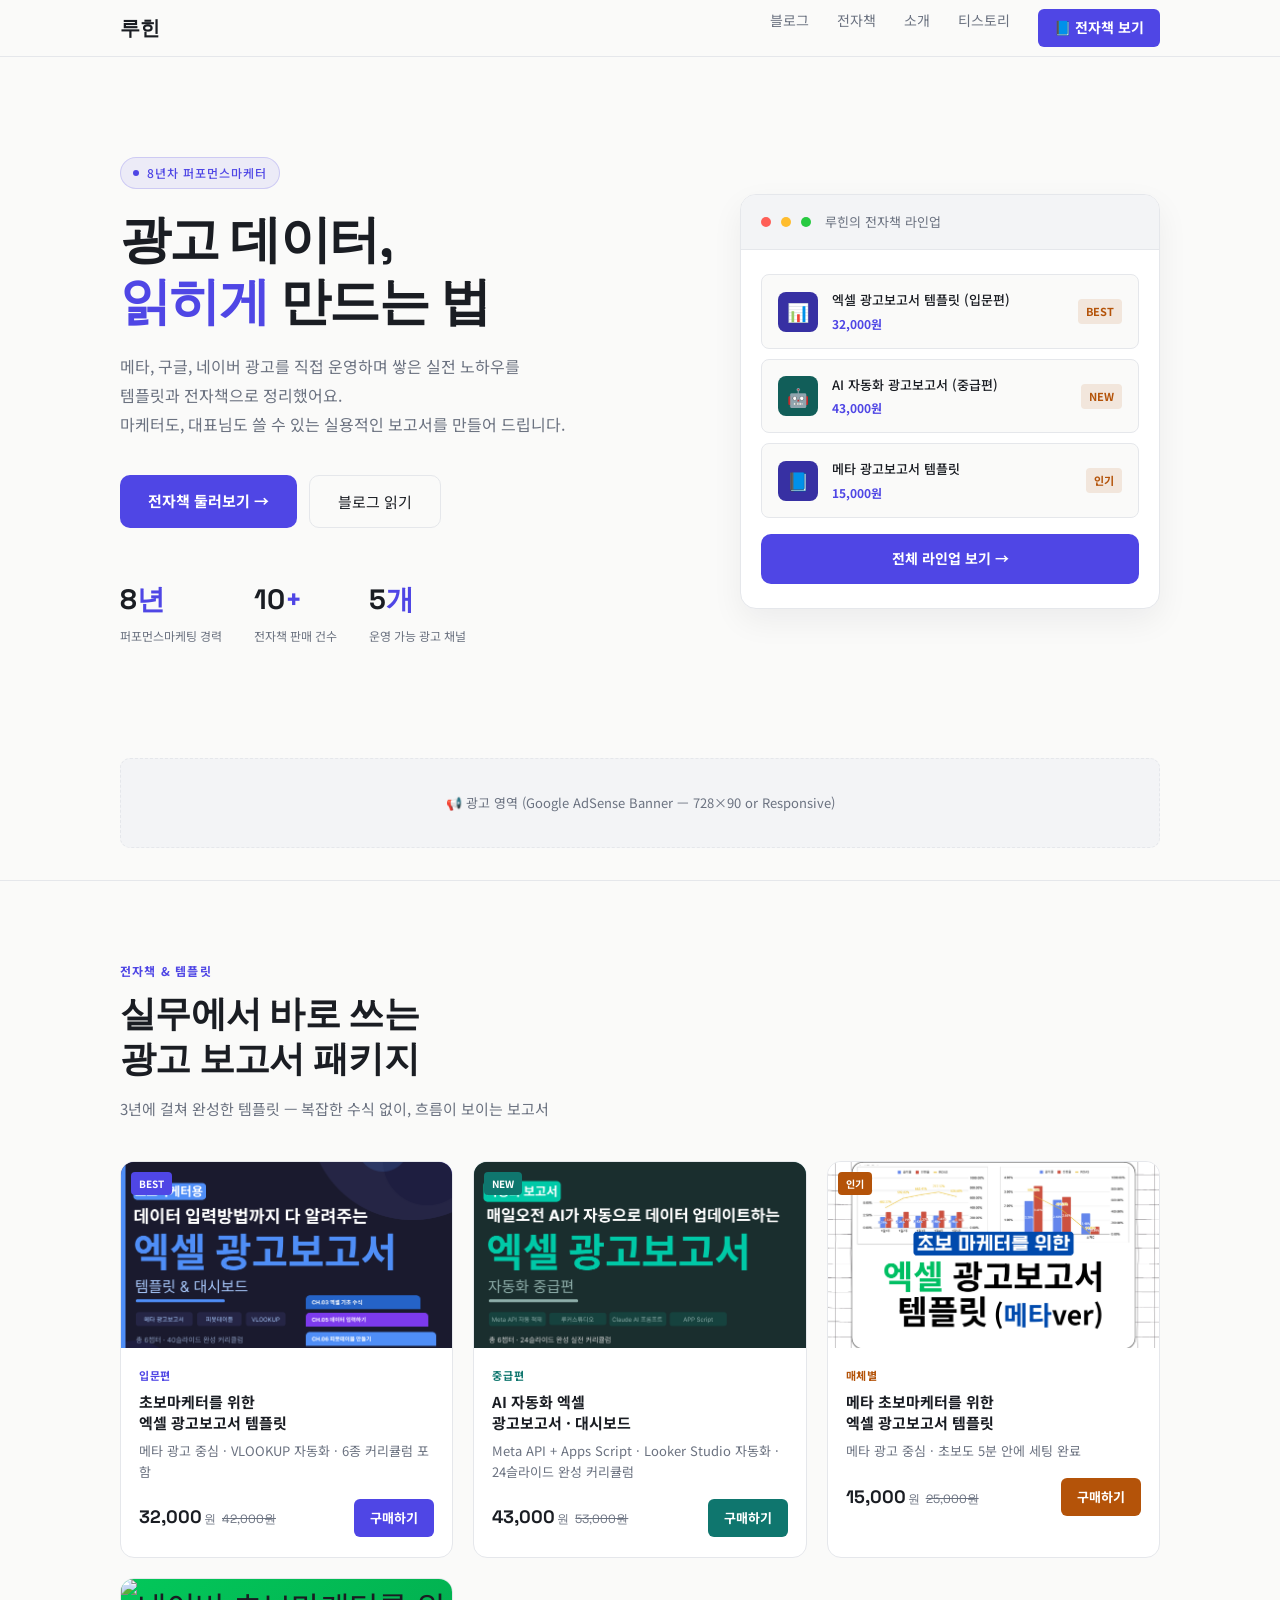
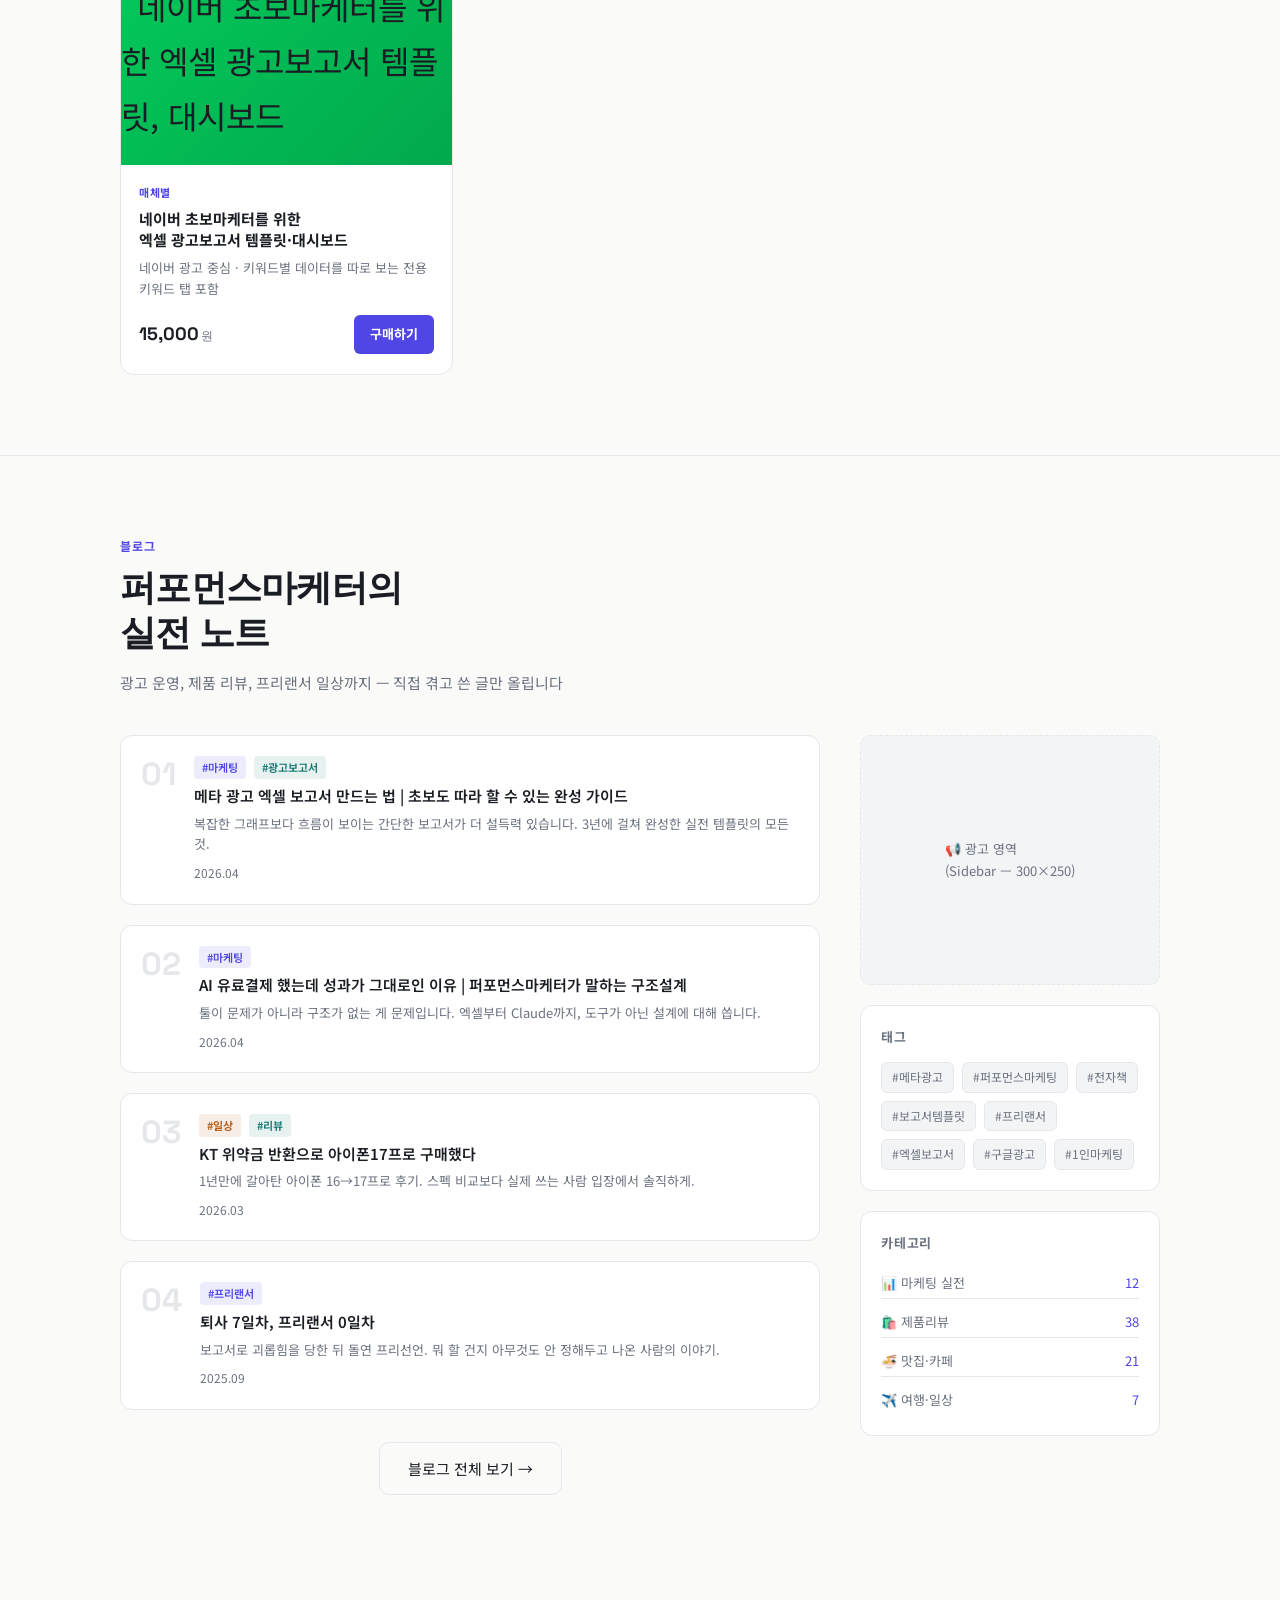
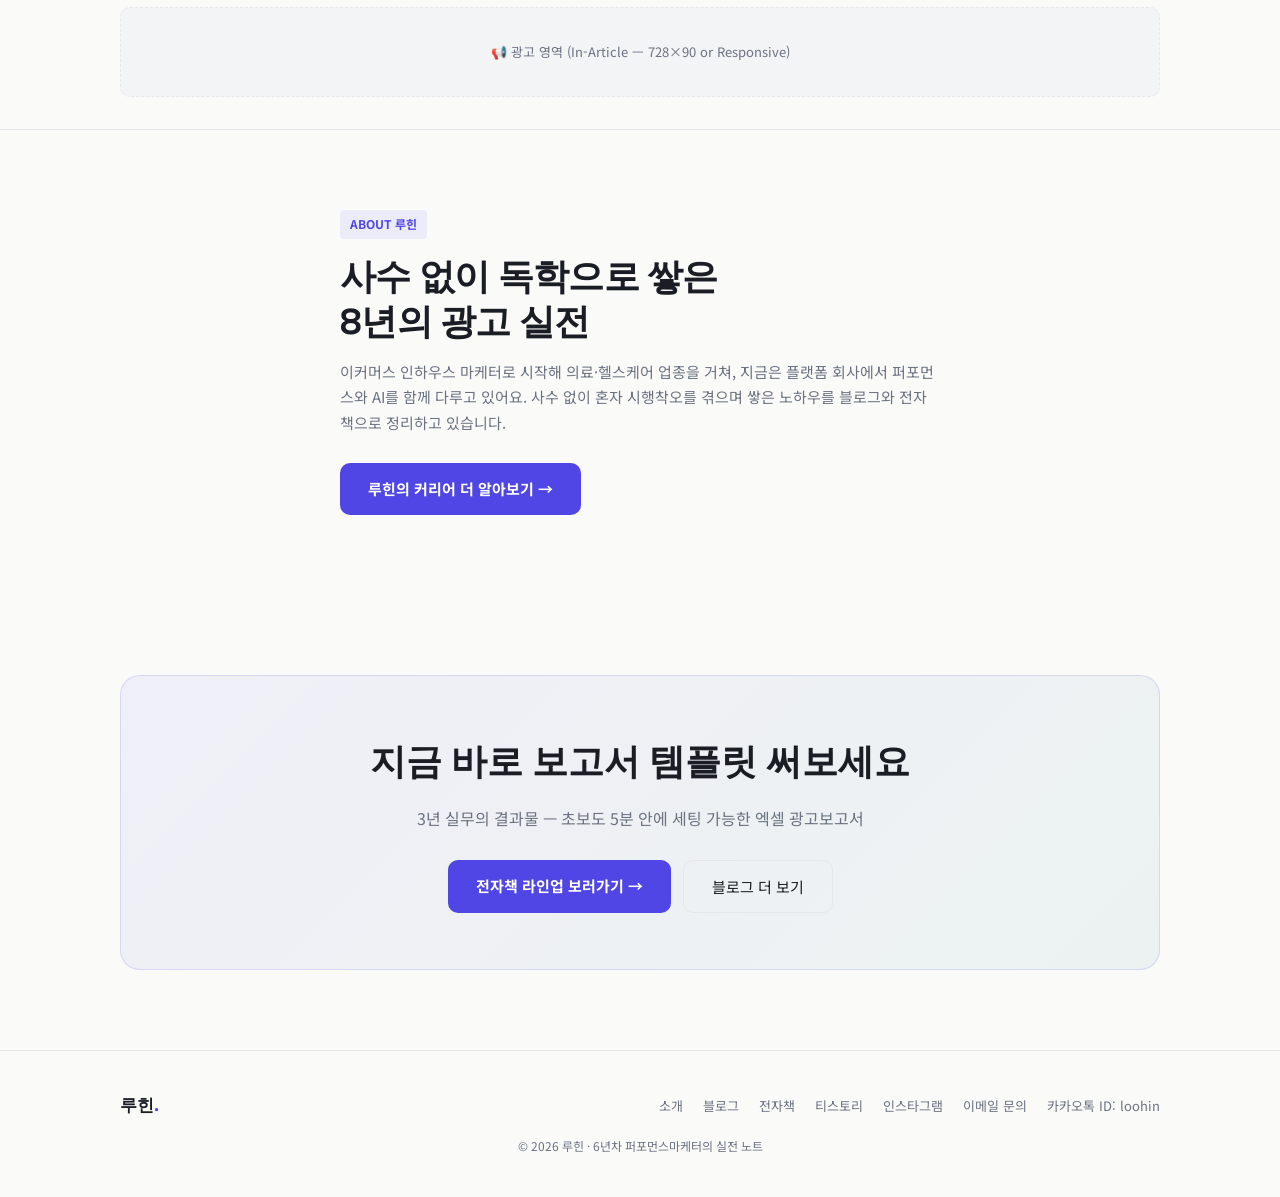
==== commit 616bbd95: "Add files via upload" ====
--- a/index.html
+++ b/index.html
@@ -192,7 +192,7 @@
       <!-- 상품 4 -->
       <div class="pcard">
         <a href="/e-books/naver-template.html" class="pcard-thumb green">
-          <span style="font-size:40px">📗</span>
+          <img src="/images/thumb-4.png" alt="네이버 초보마케터를 위한 엑셀 광고보고서 템플릿, 대시보드" />
         </a>
         <div class="pcard-body">
           <div class="pcard-category">매체별</div>
